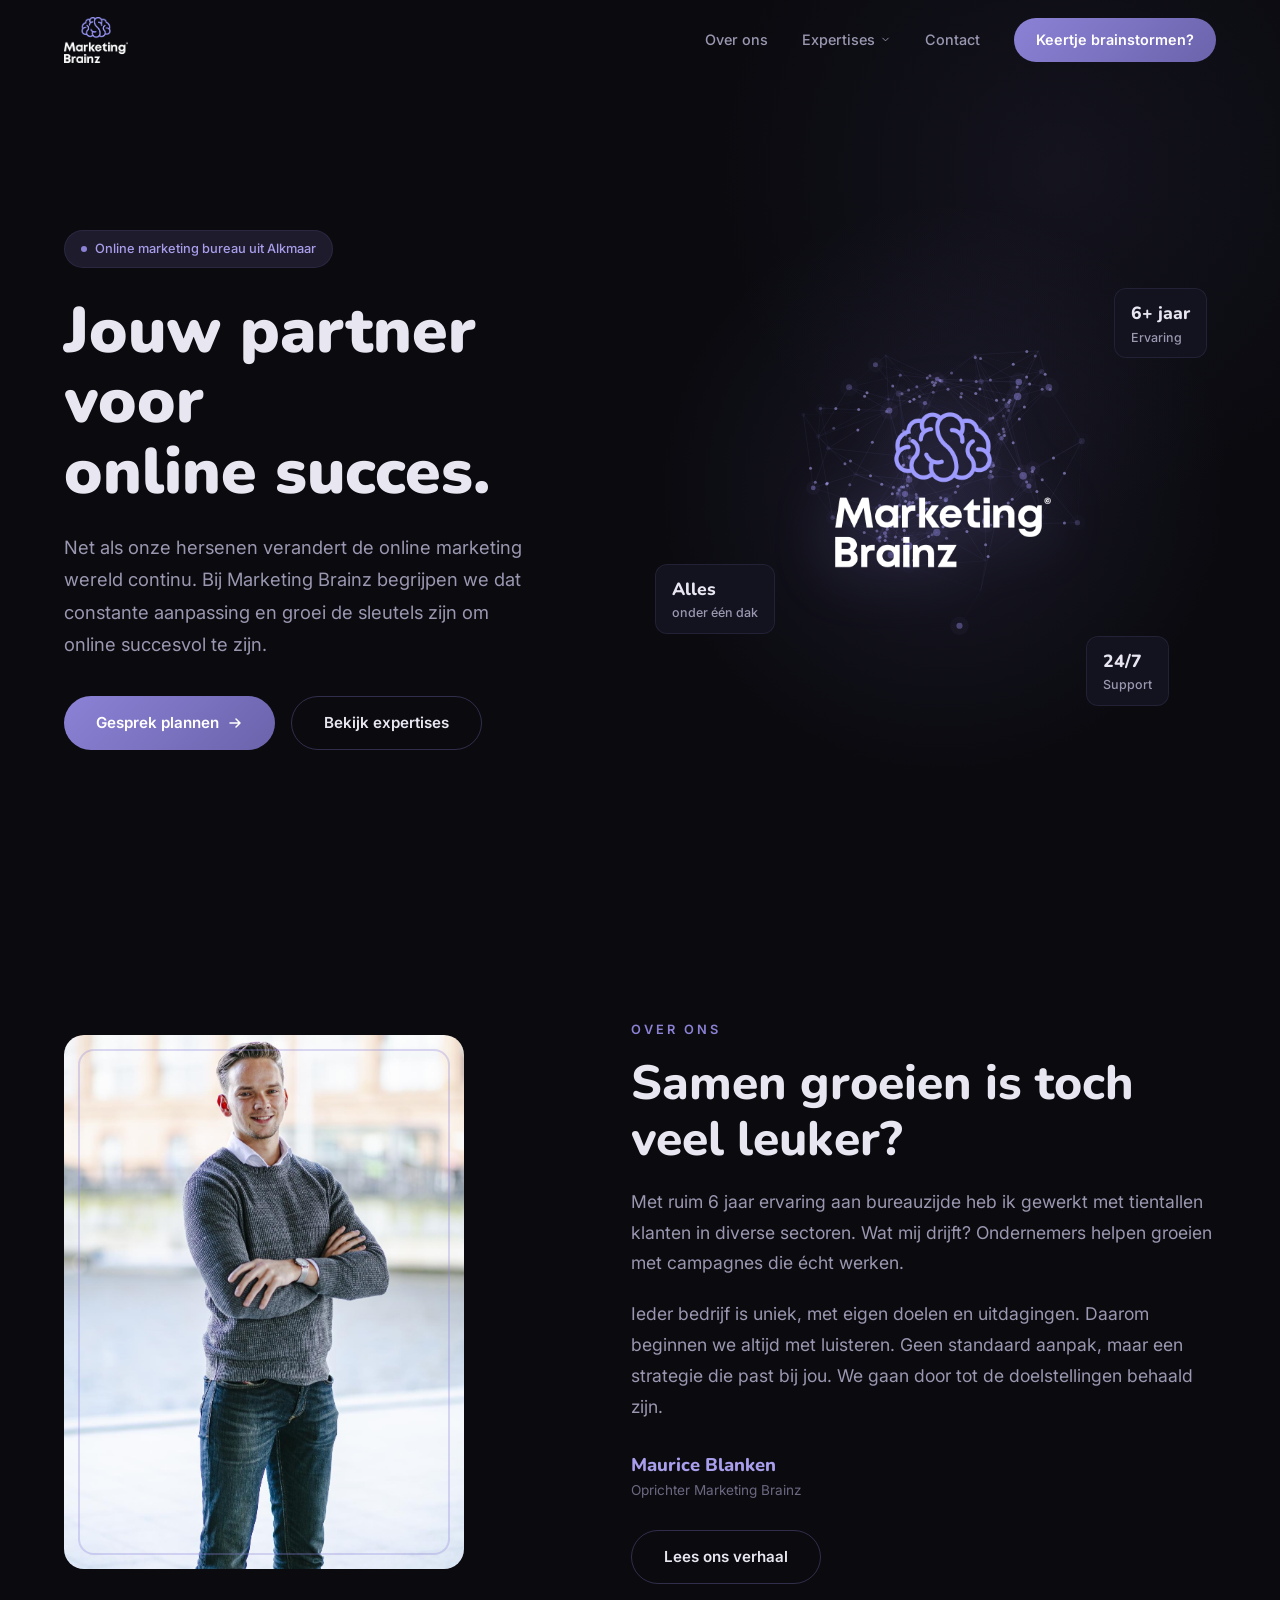
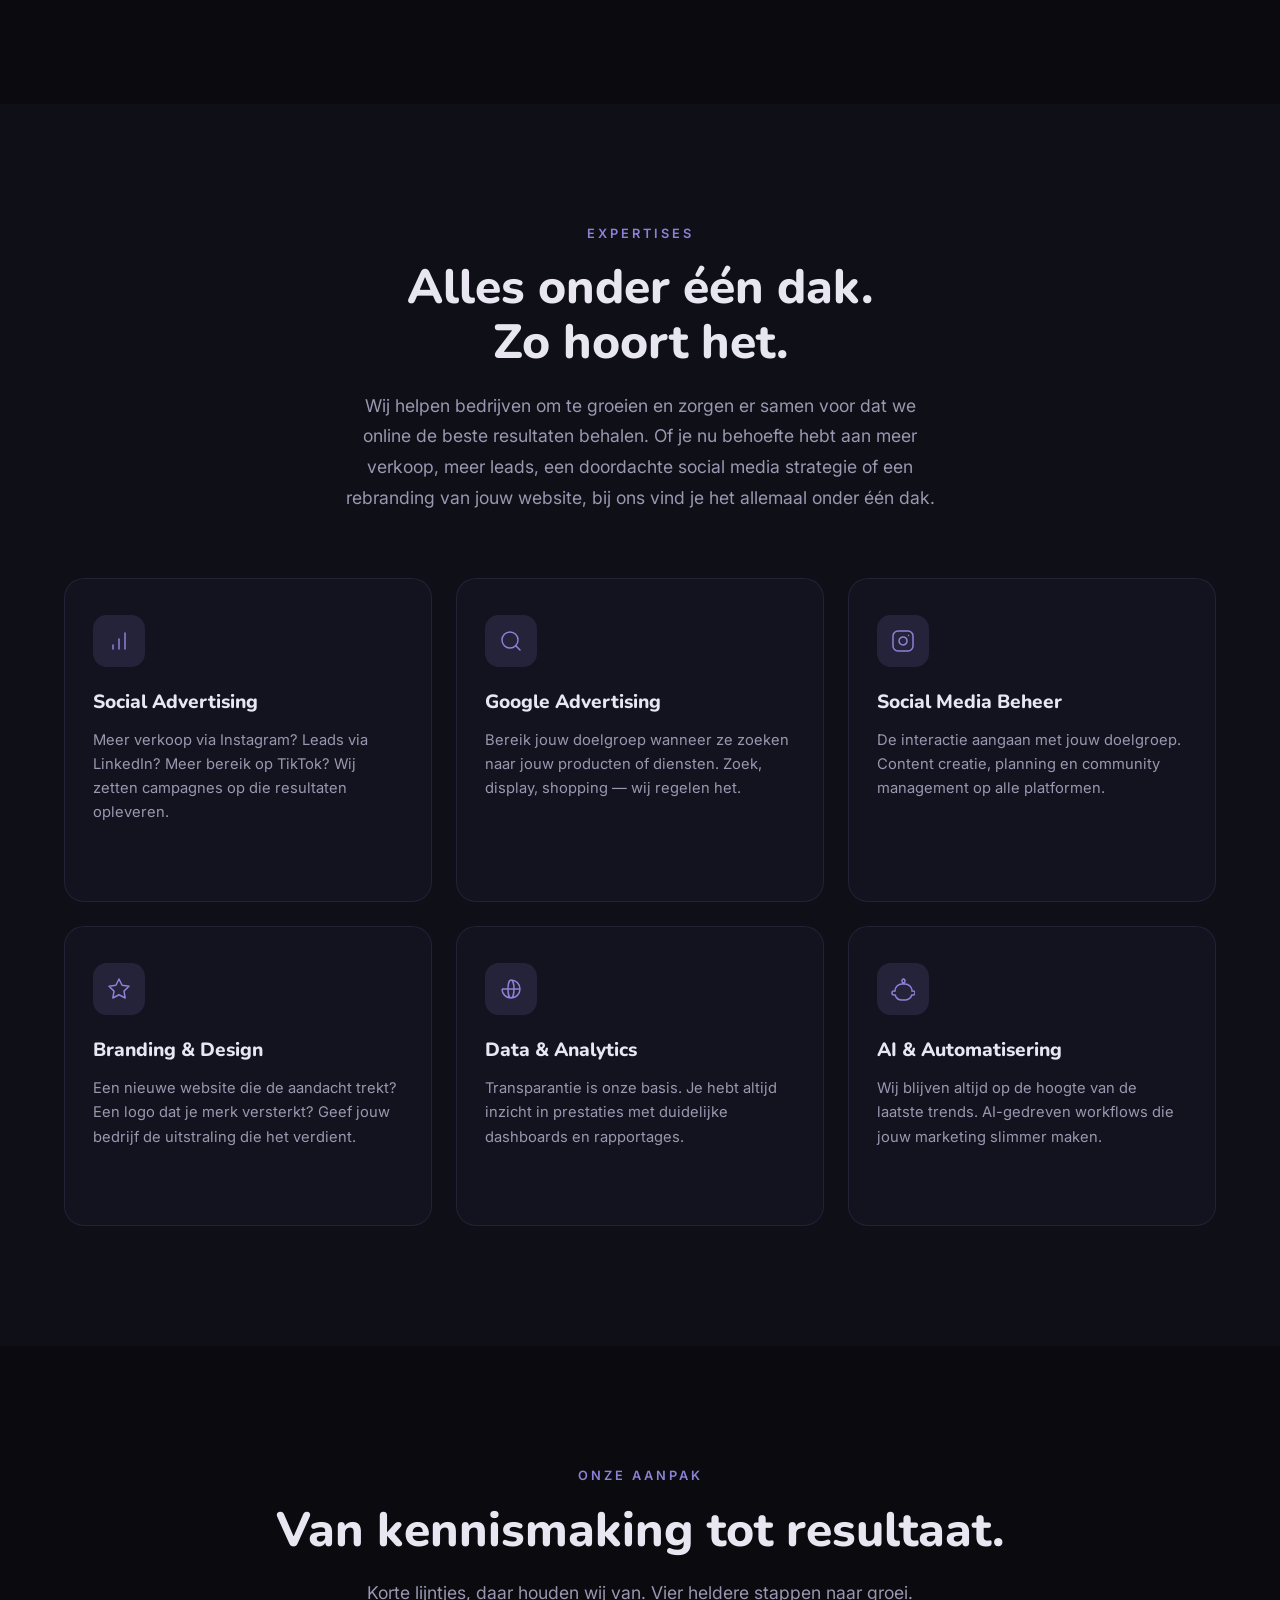
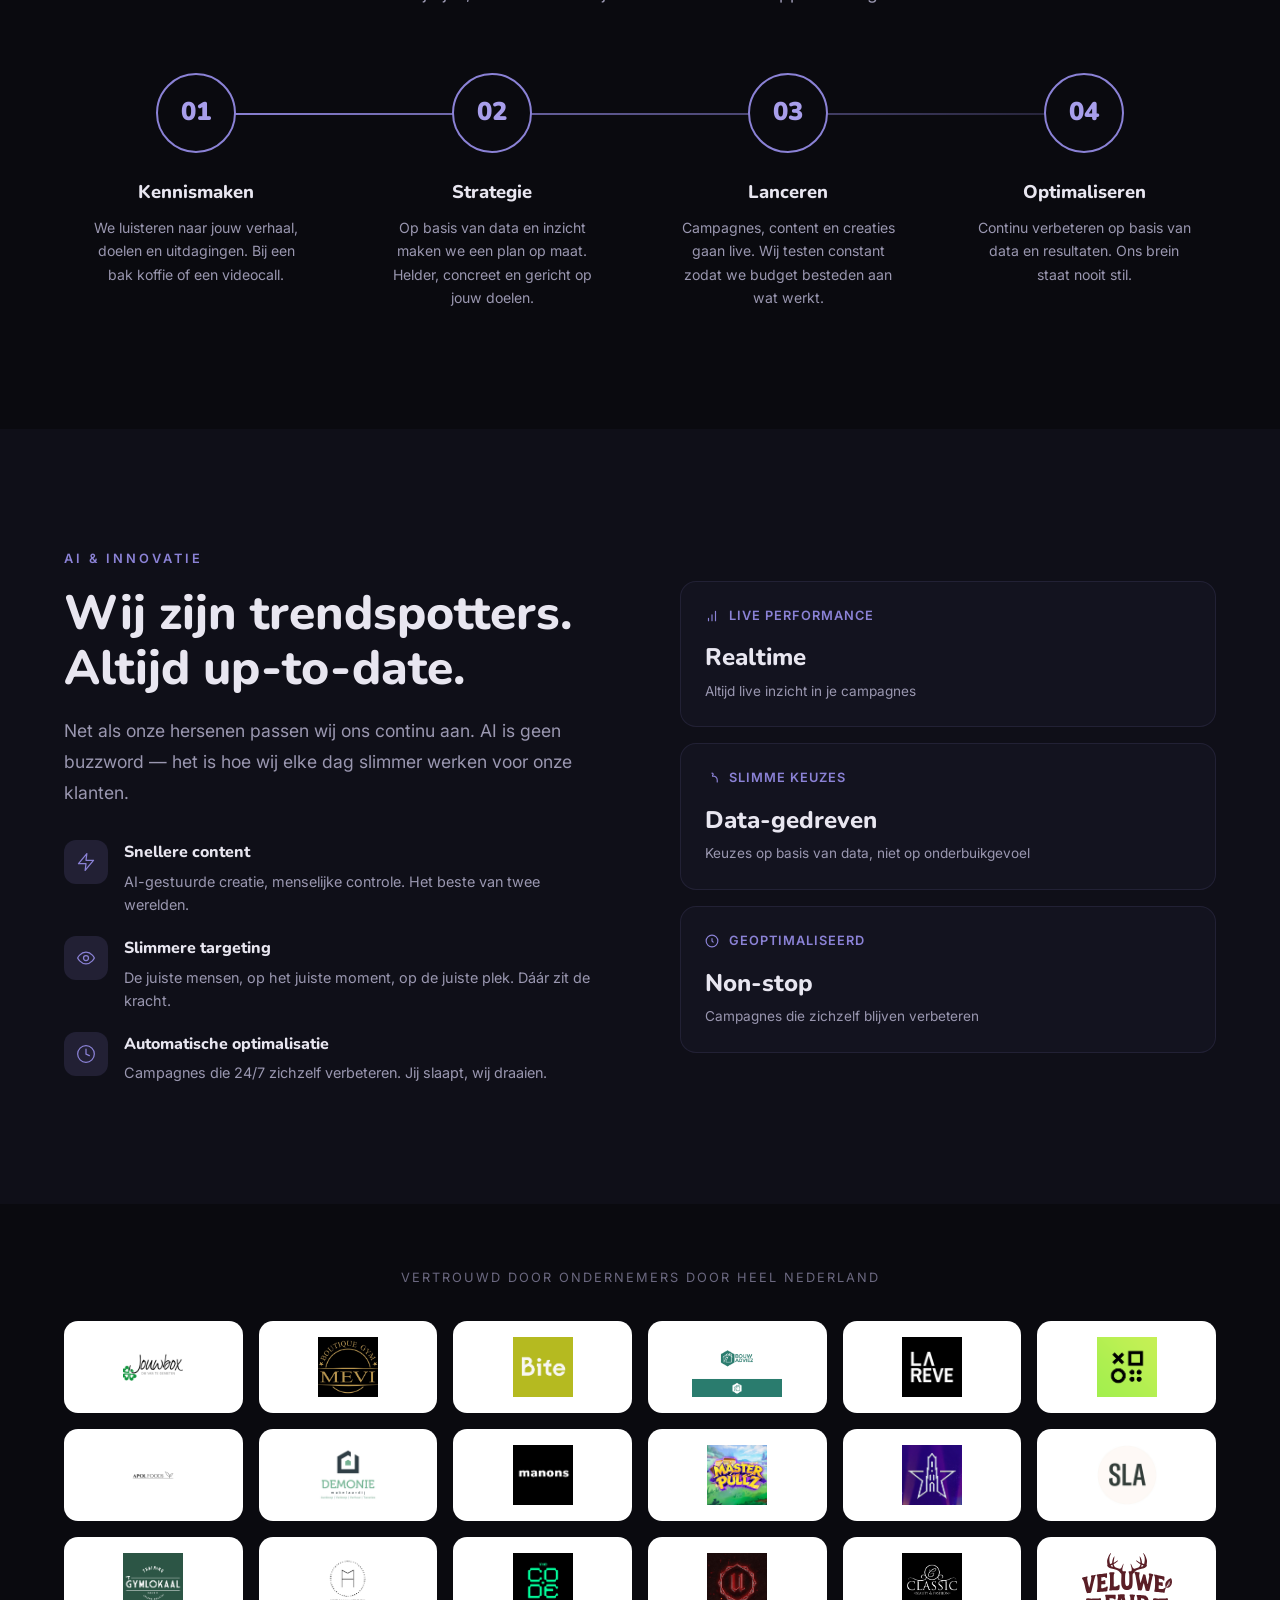
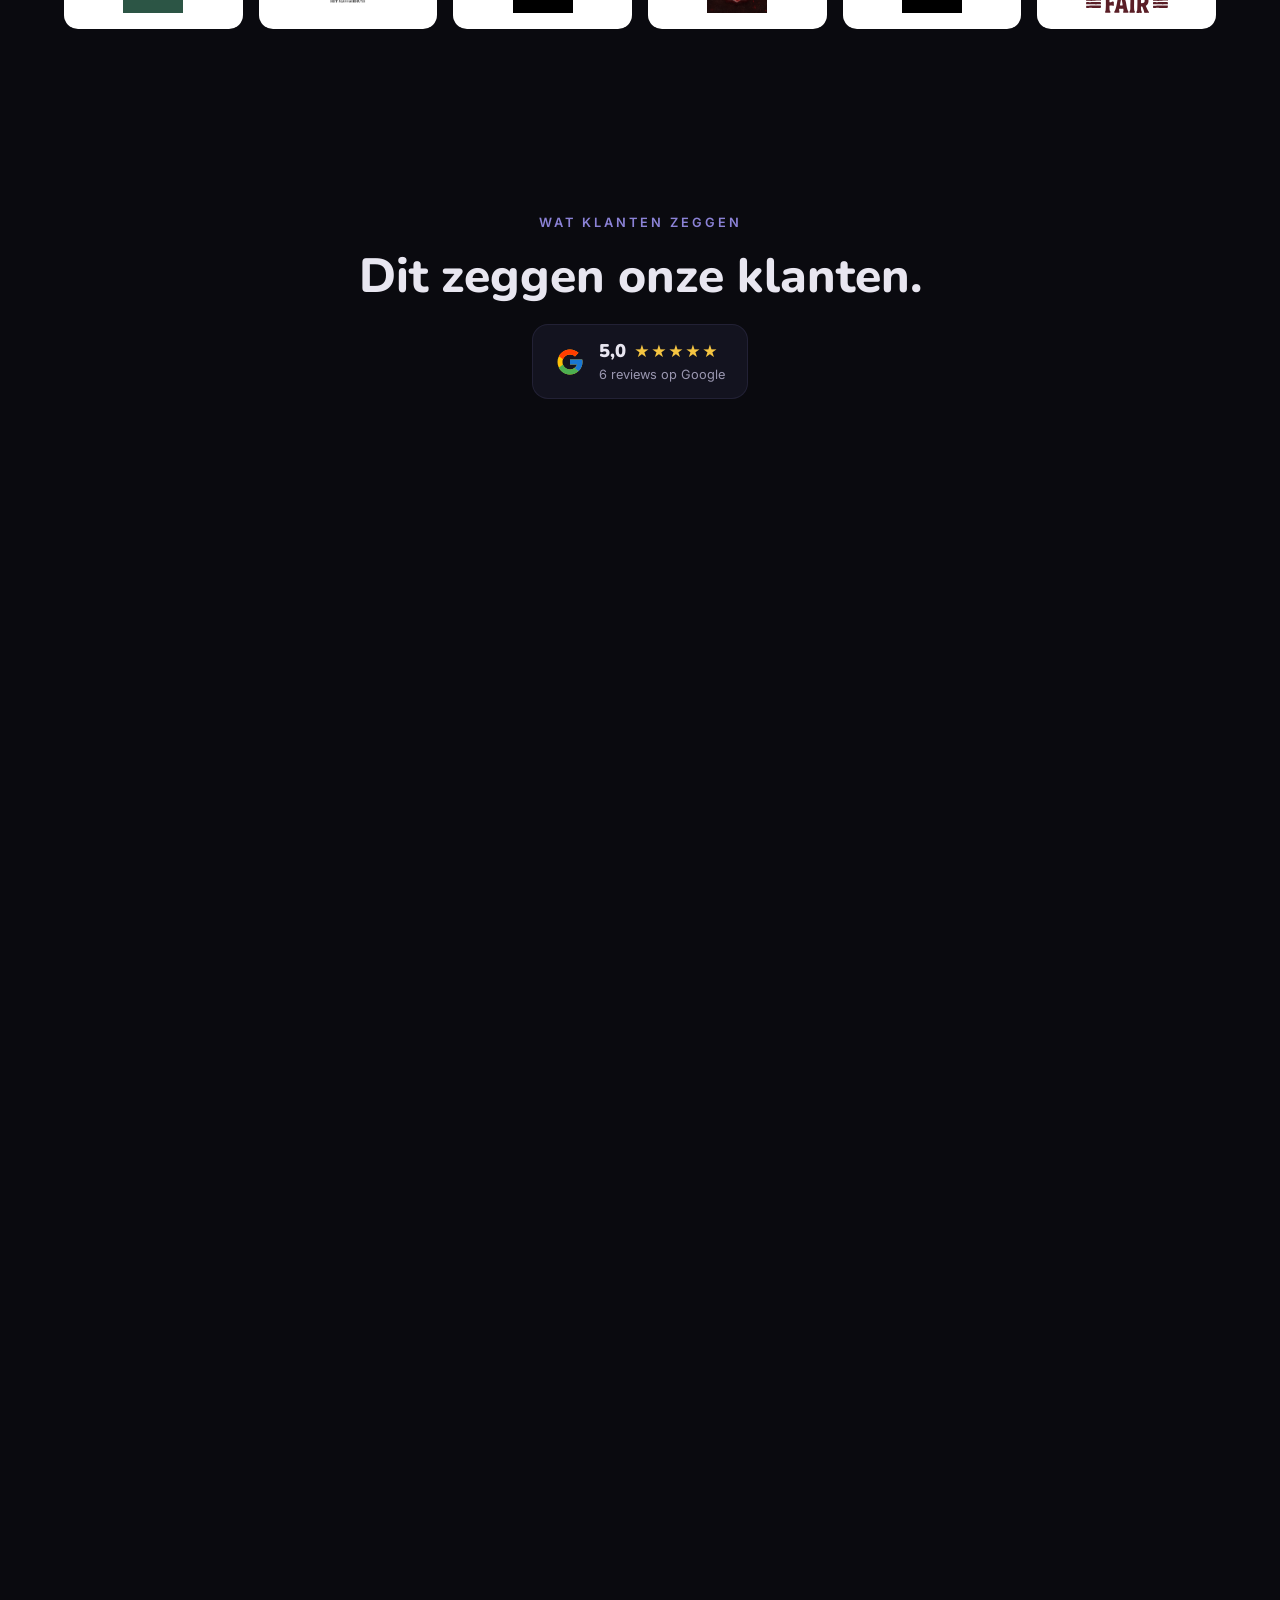
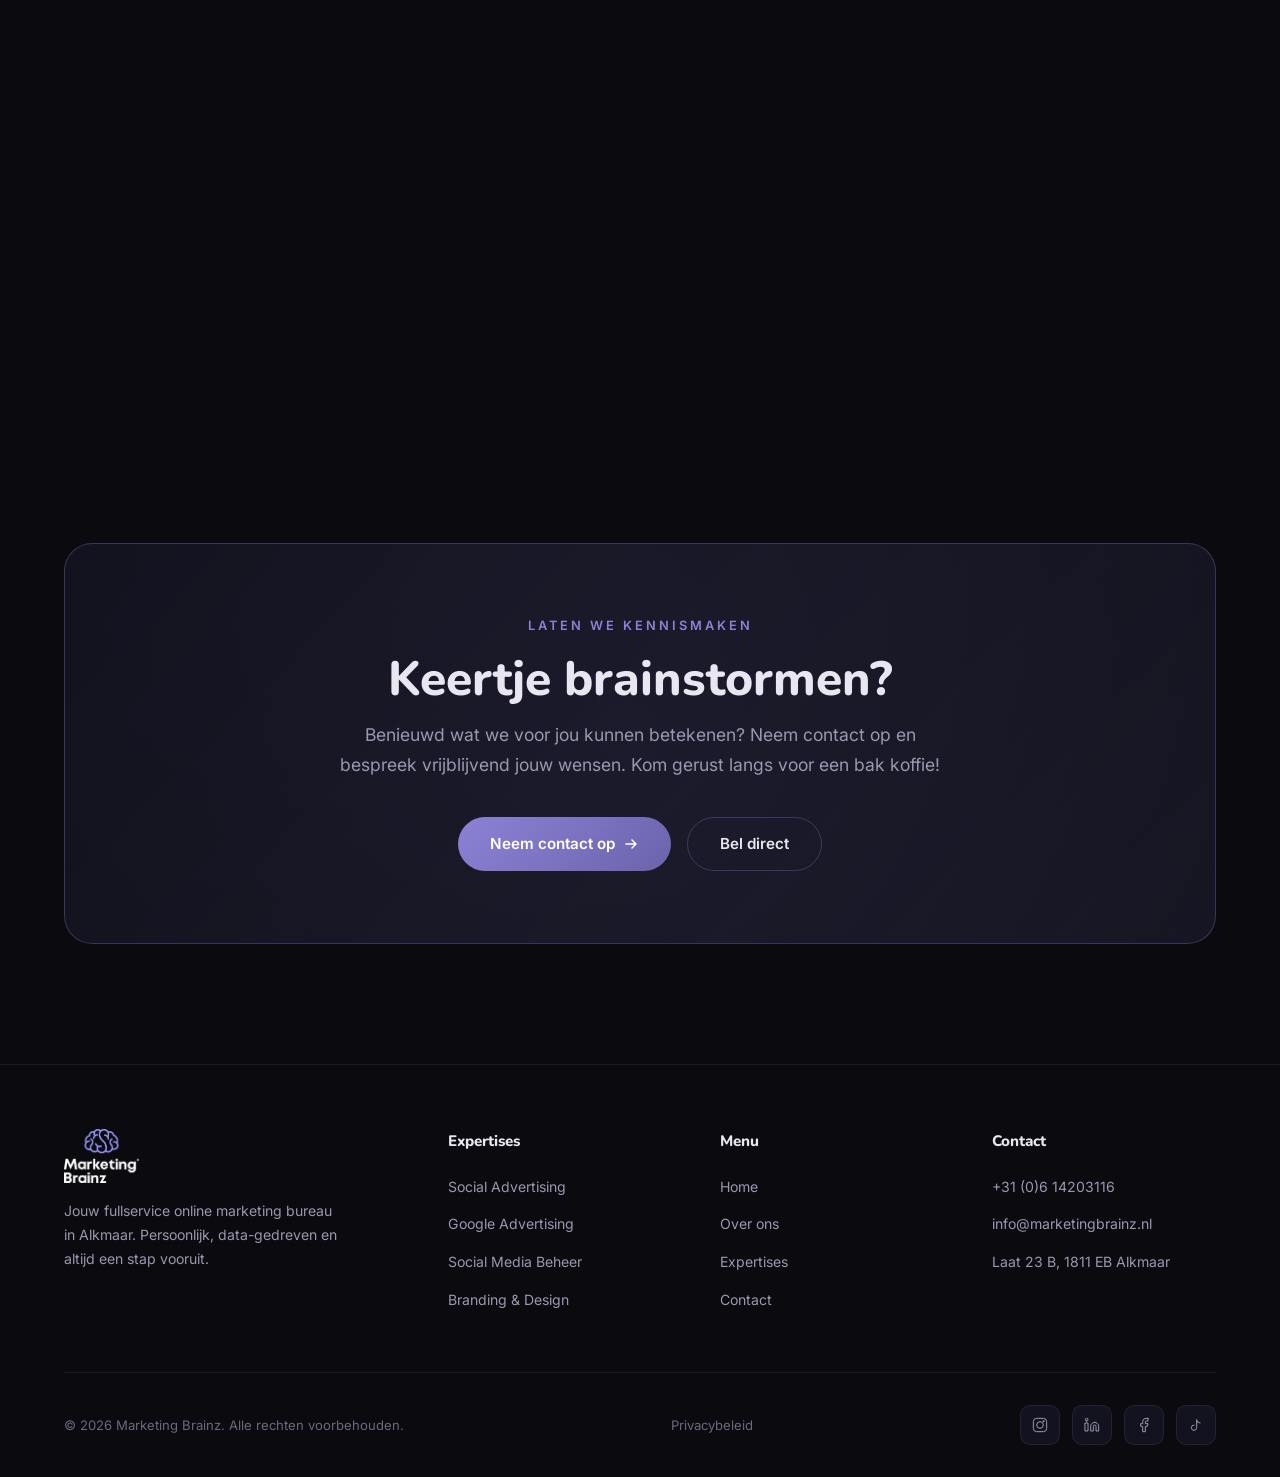
==== index.html @ 4bd156ba "Marketing Brainz website" ====
<!DOCTYPE html>
<html lang="nl">
<head>
    <meta charset="UTF-8">
    <meta name="viewport" content="width=device-width, initial-scale=1.0">
    <title>Marketing Brainz | Online Marketing Bureau Alkmaar</title>
    <meta name="description" content="Marketing Brainz is jouw fullservice online marketing bureau uit Alkmaar. Social & Google advertising, social media beheer en branding. Persoonlijk, data-gedreven en alles onder één dak.">
    <link rel="icon" type="image/png" href="logo.png">
    <link rel="preconnect" href="https://fonts.googleapis.com">
    <link rel="preconnect" href="https://fonts.gstatic.com" crossorigin>
    <link href="https://fonts.googleapis.com/css2?family=Nunito:wght@400;600;700;800;900&family=Inter:wght@300;400;500;600&display=swap" rel="stylesheet">
    <link rel="stylesheet" href="assets/css/style.css">
</head>
<body data-page="home">
<div id="nav-mount"></div>

<!-- HERO -->
<section class="hero">
    <div class="container">
        <div class="hero-content fade-in">
            <div class="hero-badge"><span class="dot"></span> Online marketing bureau uit Alkmaar</div>
            <h1>Jouw partner voor<br><span class="hi">online succes.</span></h1>
            <p class="hero-text">Net als onze hersenen verandert de online marketing wereld continu. Bij Marketing Brainz begrijpen we dat constante aanpassing en groei de sleutels zijn om online succesvol te zijn.</p>
            <div class="hero-buttons">
                <a href="contact.html" class="btn btn-p">Gesprek plannen
                    <svg width="16" height="16" viewBox="0 0 16 16" fill="none"><path d="M3 8h10M9 4l4 4-4 4" stroke="currentColor" stroke-width="1.5" stroke-linecap="round" stroke-linejoin="round"/></svg>
                </a>
                <a href="expertises.html" class="btn btn-s">Bekijk expertises</a>
            </div>
        </div>
        <div class="hero-visual fade-in fd2">
            <div class="brain-wrap">
                <div class="brain-glow"></div>
                <canvas id="brainCanvas"></canvas>
                <img class="brain-logo-center" src="logo.png" alt="Marketing Brainz logo">
                <div class="float-badge fb1"><span class="bv">6+ jaar</span>Ervaring</div>
                <div class="float-badge fb2"><span class="bv">Alles</span>onder &eacute;&eacute;n dak</div>
                <div class="float-badge fb3"><span class="bv">24/7</span>Support</div>
            </div>
        </div>
    </div>
</section>

<!-- OVER ONS (kort) -->
<section class="about">
    <div class="container">
        <div class="about-grid">
            <div class="about-image fade-in">
                <img src="maurice.jpg" alt="Maurice Blanken — oprichter Marketing Brainz">
            </div>
            <div class="about-content fade-in fd2">
                <div class="label">Over ons</div>
                <h2 class="title">Samen groeien is toch<br>veel leuker?</h2>
                <p class="subtitle">Met ruim 6 jaar ervaring aan bureauzijde heb ik gewerkt met tientallen klanten in diverse sectoren. Wat mij drijft? Ondernemers helpen groeien met campagnes die &eacute;cht werken.</p>
                <p class="subtitle">Ieder bedrijf is uniek, met eigen doelen en uitdagingen. Daarom beginnen we altijd met luisteren. Geen standaard aanpak, maar een strategie die past bij jou. We gaan door tot de doelstellingen behaald zijn.</p>
                <div class="about-signature">Maurice Blanken</div>
                <div class="about-role">Oprichter Marketing Brainz</div>
                <div style="margin-top:28px;"><a href="over-ons.html" class="btn btn-s">Lees ons verhaal</a></div>
            </div>
        </div>
    </div>
</section>

<!-- STATS verwijderd: cijfers (50+ klanten, 200+ campagnes) waren niet geverifieerd.
     Lever echte cijfers aan, dan zet ik deze balk terug. -->


<!-- EXPERTISES -->
<section class="section alt">
    <div class="container">
        <div class="section-header fade-in">
            <div class="label">Expertises</div>
            <h2 class="title">Alles onder &eacute;&eacute;n dak.<br>Zo hoort het.</h2>
            <p class="subtitle">Wij helpen bedrijven om te groeien en zorgen er samen voor dat we online de beste resultaten behalen. Of je nu behoefte hebt aan meer verkoop, meer leads, een doordachte social media strategie of een rebranding van jouw website, bij ons vind je het allemaal onder &eacute;&eacute;n dak.</p>
        </div>
        <div class="cards-grid">
            <a href="social-advertising.html" class="card fade-in">
                <div class="card-icon"><svg width="24" height="24" viewBox="0 0 24 24" fill="none"><path d="M12 20V10M18 20V4M6 20v-4" stroke="#8B82D6" stroke-width="1.5" stroke-linecap="round" stroke-linejoin="round"/></svg></div>
                <h3>Social Advertising</h3>
                <p>Meer verkoop via Instagram? Leads via LinkedIn? Meer bereik op TikTok? Wij zetten campagnes op die resultaten opleveren.</p>
                <span class="card-arrow">Meer info &rarr;</span>
            </a>
            <a href="google-advertising.html" class="card fade-in fd1">
                <div class="card-icon"><svg width="24" height="24" viewBox="0 0 24 24" fill="none"><circle cx="11" cy="11" r="8" stroke="#8B82D6" stroke-width="1.5"/><path d="M21 21l-4.35-4.35" stroke="#8B82D6" stroke-width="1.5" stroke-linecap="round"/></svg></div>
                <h3>Google Advertising</h3>
                <p>Bereik jouw doelgroep wanneer ze zoeken naar jouw producten of diensten. Zoek, display, shopping &mdash; wij regelen het.</p>
                <span class="card-arrow">Meer info &rarr;</span>
            </a>
            <a href="social-media-beheer.html" class="card fade-in fd2">
                <div class="card-icon"><svg width="24" height="24" viewBox="0 0 24 24" fill="none"><path d="M17 2H7a5 5 0 00-5 5v10a5 5 0 005 5h10a5 5 0 005-5V7a5 5 0 00-5-5z" stroke="#8B82D6" stroke-width="1.5"/><path d="M16 11.37A4 4 0 1112.63 8 4 4 0 0116 11.37zM17.5 6.5h.01" stroke="#8B82D6" stroke-width="1.5" stroke-linecap="round"/></svg></div>
                <h3>Social Media Beheer</h3>
                <p>De interactie aangaan met jouw doelgroep. Content creatie, planning en community management op alle platformen.</p>
                <span class="card-arrow">Meer info &rarr;</span>
            </a>
            <a href="branding-en-design.html" class="card fade-in">
                <div class="card-icon"><svg width="24" height="24" viewBox="0 0 24 24" fill="none"><path d="M12 2l3.09 6.26L22 9.27l-5 4.87 1.18 6.88L12 17.77l-6.18 3.25L7 14.14 2 9.27l6.91-1.01L12 2z" stroke="#8B82D6" stroke-width="1.5" stroke-linecap="round" stroke-linejoin="round"/></svg></div>
                <h3>Branding &amp; Design</h3>
                <p>Een nieuwe website die de aandacht trekt? Een logo dat je merk versterkt? Geef jouw bedrijf de uitstraling die het verdient.</p>
                <span class="card-arrow">Meer info &rarr;</span>
            </a>
            <a href="expertises.html" class="card fade-in fd1">
                <div class="card-icon"><svg width="24" height="24" viewBox="0 0 24 24" fill="none"><path d="M21 12a9 9 0 01-9 9m9-9a9 9 0 00-9-9m9 9H3m9 9a9 9 0 01-9-9m9 9c1.66 0 3-4.03 3-9s-1.34-9-3-9m0 18c-1.66 0-3-4.03-3-9s1.34-9 3-9" stroke="#8B82D6" stroke-width="1.5"/></svg></div>
                <h3>Data &amp; Analytics</h3>
                <p>Transparantie is onze basis. Je hebt altijd inzicht in prestaties met duidelijke dashboards en rapportages.</p>
                <span class="card-arrow">Meer info &rarr;</span>
            </a>
            <a href="expertises.html" class="card fade-in fd2">
                <div class="card-icon"><svg width="24" height="24" viewBox="0 0 24 24" fill="none"><path d="M12 2a2 2 0 012 2c0 .74-.4 1.39-1 1.73V7h1a7 7 0 017 7h1a2 2 0 110 4h-1.17A7 7 0 0113 23h-2a7 7 0 01-6.83-5H3a2 2 0 110-4h1a7 7 0 017-7h1V5.73c-.6-.34-1-.99-1-1.73a2 2 0 012-2z" stroke="#8B82D6" stroke-width="1.5" stroke-linecap="round"/></svg></div>
                <h3>AI &amp; Automatisering</h3>
                <p>Wij blijven altijd op de hoogte van de laatste trends. AI-gedreven workflows die jouw marketing slimmer maken.</p>
                <span class="card-arrow">Meer info &rarr;</span>
            </a>
        </div>
    </div>
</section>

<!-- WERKWIJZE -->
<section class="section">
    <div class="container">
        <div class="section-header fade-in">
            <div class="label">Onze aanpak</div>
            <h2 class="title">Van kennismaking tot resultaat.</h2>
            <p class="subtitle">Korte lijntjes, daar houden wij van. Vier heldere stappen naar groei.</p>
        </div>
        <div class="steps-grid">
            <div class="step fade-in"><div class="step-num">01</div><h3>Kennismaken</h3><p>We luisteren naar jouw verhaal, doelen en uitdagingen. Bij een bak koffie of een videocall.</p></div>
            <div class="step fade-in fd1"><div class="step-num">02</div><h3>Strategie</h3><p>Op basis van data en inzicht maken we een plan op maat. Helder, concreet en gericht op jouw doelen.</p></div>
            <div class="step fade-in fd2"><div class="step-num">03</div><h3>Lanceren</h3><p>Campagnes, content en creaties gaan live. Wij testen constant zodat we budget besteden aan wat werkt.</p></div>
            <div class="step fade-in fd3"><div class="step-num">04</div><h3>Optimaliseren</h3><p>Continu verbeteren op basis van data en resultaten. Ons brein staat nooit stil.</p></div>
        </div>
    </div>
</section>

<!-- AI & INNOVATIE -->
<section class="section alt">
    <div class="container">
        <div class="split">
            <div class="split-content fade-in">
                <div class="label">AI &amp; Innovatie</div>
                <h2 class="title">Wij zijn trendspotters.<br>Altijd up-to-date.</h2>
                <p class="subtitle">Net als onze hersenen passen wij ons continu aan. AI is geen buzzword &mdash; het is hoe wij elke dag slimmer werken voor onze klanten.</p>
                <div class="feat-list">
                    <div class="feat">
                        <div class="feat-icon"><svg width="20" height="20" viewBox="0 0 24 24" fill="none"><path d="M13 2L3 14h9l-1 8 10-12h-9l1-8z" stroke="#8B82D6" stroke-width="1.5" stroke-linecap="round" stroke-linejoin="round"/></svg></div>
                        <div><h4>Snellere content</h4><p>AI-gestuurde creatie, menselijke controle. Het beste van twee werelden.</p></div>
                    </div>
                    <div class="feat">
                        <div class="feat-icon"><svg width="20" height="20" viewBox="0 0 24 24" fill="none"><path d="M2 12s3-7 10-7 10 7 10 7-3 7-10 7S2 12 2 12z" stroke="#8B82D6" stroke-width="1.5"/><circle cx="12" cy="12" r="3" stroke="#8B82D6" stroke-width="1.5"/></svg></div>
                        <div><h4>Slimmere targeting</h4><p>De juiste mensen, op het juiste moment, op de juiste plek. D&aacute;&aacute;r zit de kracht.</p></div>
                    </div>
                    <div class="feat">
                        <div class="feat-icon"><svg width="20" height="20" viewBox="0 0 24 24" fill="none"><path d="M12 22c5.52 0 10-4.48 10-10S17.52 2 12 2 2 6.48 2 12s4.48 10 10 10z" stroke="#8B82D6" stroke-width="1.5"/><path d="M12 6v6l4 2" stroke="#8B82D6" stroke-width="1.5" stroke-linecap="round"/></svg></div>
                        <div><h4>Automatische optimalisatie</h4><p>Campagnes die 24/7 zichzelf verbeteren. Jij slaapt, wij draaien.</p></div>
                    </div>
                </div>
            </div>
            <div class="split-visual fade-in fd2">
                <div class="demo-cards">
                    <div class="demo-card">
                        <div class="ch"><svg width="14" height="14" viewBox="0 0 24 24" fill="none"><path d="M12 20V10M18 20V4M6 20v-4" stroke="#8B82D6" stroke-width="2" stroke-linecap="round"/></svg>Live performance</div>
                        <div class="cm" style="font-size:1.5rem;">Realtime</div>
                        <div class="cl">Altijd live inzicht in je campagnes</div>
                    </div>
                    <div class="demo-card">
                        <div class="ch"><svg width="14" height="14" viewBox="0 0 24 24" fill="none"><path d="M12 2a2 2 0 012 2c0 .74-.4 1.39-1 1.73V7h1a7 7 0 017 7v3" stroke="#8B82D6" stroke-width="2" stroke-linecap="round"/></svg>Slimme keuzes</div>
                        <div class="cm" style="font-size:1.5rem;">Data-gedreven</div>
                        <div class="cl">Keuzes op basis van data, niet op onderbuikgevoel</div>
                    </div>
                    <div class="demo-card">
                        <div class="ch"><svg width="14" height="14" viewBox="0 0 24 24" fill="none"><circle cx="12" cy="12" r="10" stroke="#8B82D6" stroke-width="2"/><path d="M12 8v4l2 2" stroke="#8B82D6" stroke-width="2" stroke-linecap="round"/></svg>Geoptimaliseerd</div>
                        <div class="cm" style="font-size:1.5rem;">Non-stop</div>
                        <div class="cl">Campagnes die zichzelf blijven verbeteren</div>
                    </div>
                </div>
            </div>
        </div>
    </div>
</section>

<!-- KLANTEN -->
<section class="logos">
    <div class="container">
        <p class="fade-in">Vertrouwd door ondernemers door heel Nederland</p>
        <div class="logo-wall fade-in fd1">
            <div class="logo-tile"><img src="assets/logos/jouwbox.png" alt="JouwBox" loading="lazy"></div>
            <div class="logo-tile"><img src="assets/logos/mevi.jpg" alt="MEVI Boutique Gym" loading="lazy"></div>
            <div class="logo-tile"><img src="assets/logos/biteofamsterdam.jpg" alt="Bite of Amsterdam" loading="lazy"></div>
            <div class="logo-tile"><img src="assets/logos/bouwadviez.jpg" alt="Bouwadviez" loading="lazy"></div>
            <div class="logo-tile"><img src="assets/logos/lareve.jpg" alt="La Reve" loading="lazy"></div>
            <div class="logo-tile"><img src="assets/logos/bliqvangers.png" alt="Bliqvangers" loading="lazy"></div>
            <div class="logo-tile"><img src="assets/logos/apolfoods.jpg" alt="Apol Foods" loading="lazy"></div>
            <div class="logo-tile"><img src="assets/logos/demonie.png" alt="Demonie Makelaardij" loading="lazy"></div>
            <div class="logo-tile"><img src="assets/logos/manons.png" alt="Manons" loading="lazy"></div>
            <div class="logo-tile"><img src="assets/logos/masterpullz.jpg" alt="Master Pullz" loading="lazy"></div>
            <div class="logo-tile"><img src="assets/logos/winterspektakel.jpg" alt="Het Utrechtse Winterspektakel" loading="lazy"></div>
            <div class="logo-tile"><img src="assets/logos/sla.jpeg" alt="Klant van Marketing Brainz" loading="lazy"></div>
            <div class="logo-tile"><img src="assets/logos/client-1.png" alt="Klant van Marketing Brainz" loading="lazy"></div>
            <div class="logo-tile"><img src="assets/logos/client-2.png" alt="Klant van Marketing Brainz" loading="lazy"></div>
            <div class="logo-tile"><img src="assets/logos/client-3.jpg" alt="Klant van Marketing Brainz" loading="lazy"></div>
            <div class="logo-tile"><img src="assets/logos/client-4.jpg" alt="Klant van Marketing Brainz" loading="lazy"></div>
            <div class="logo-tile"><img src="assets/logos/client-5.jpg" alt="Klant van Marketing Brainz" loading="lazy"></div>
            <div class="logo-tile"><img src="assets/logos/veluwefair.svg" alt="Veluwe Fair" loading="lazy"></div>
        </div>
    </div>
</section>

<!-- REVIEW -->
<section class="section">
    <div class="container">
        <div class="section-header fade-in">
            <div class="label center">Wat klanten zeggen</div>
            <h2 class="title">Dit zeggen onze klanten.</h2>
            <div class="google-badge">
                <svg width="30" height="30" viewBox="0 0 48 48" aria-hidden="true"><path fill="#FFC107" d="M43.611 20.083H42V20H24v8h11.303c-1.649 4.657-6.08 8-11.303 8-6.627 0-12-5.373-12-12s5.373-12 12-12c3.059 0 5.842 1.154 7.961 3.039l5.657-5.657C34.046 6.053 29.268 4 24 4 12.955 4 4 12.955 4 24s8.955 20 20 20 20-8.955 20-20c0-1.341-.138-2.65-.389-3.917z"/><path fill="#FF3D00" d="M6.306 14.691l6.571 4.819C14.655 15.108 18.961 12 24 12c3.059 0 5.842 1.154 7.961 3.039l5.657-5.657C34.046 6.053 29.268 4 24 4 16.318 4 9.656 8.337 6.306 14.691z"/><path fill="#4CAF50" d="M24 44c5.166 0 9.86-1.977 13.409-5.192l-6.19-5.238C29.211 35.091 26.715 36 24 36c-5.202 0-9.619-3.317-11.283-7.946l-6.522 5.025C9.505 39.556 16.227 44 24 44z"/><path fill="#1976D2" d="M43.611 20.083H42V20H24v8h11.303c-.792 2.237-2.231 4.166-4.087 5.571l6.19 5.238C36.971 39.205 44 34 44 24c0-1.341-.138-2.65-.389-3.917z"/></svg>
                <span class="gb-right">
                    <span class="gb-top"><span class="gb-score">5,0</span> <span class="gb-stars">&#9733;&#9733;&#9733;&#9733;&#9733;</span></span>
                    <span class="gb-sub">6 reviews op Google</span>
                </span>
            </div>
        </div>
        <div class="review-grid">
            <div class="review-tile fade-in">
                <img class="rt-avatar" src="assets/reviews/tim.jpeg" alt="Tim Hortensius" loading="lazy">
                <div class="rt-stars">&#9733;&#9733;&#9733;&#9733;&#9733;</div>
                <p class="rt-quote">&ldquo;Ik ben enorm tevreden met de samenwerking met Marketing Brainz. De expertise en toewijding van Maurice heeft ervoor gezorgd dat we een flinke groei hebben doorgemaakt in de online verkoop van JouwBox.&rdquo;</p>
                <div class="rt-author">Tim Hortensius</div>
                <div class="rt-role">Eigenaar JouwBox</div>
            </div>
            <div class="review-tile fade-in fd1">
                <img class="rt-avatar" src="assets/reviews/melissa.jpg" alt="Melissa Pach" loading="lazy">
                <div class="rt-stars">&#9733;&#9733;&#9733;&#9733;&#9733;</div>
                <p class="rt-quote">&ldquo;Ik werk al vanaf de start van MEVI Boutique Gym samen met Maurice en sindsdien hebben we een mooie groei doorgemaakt in het aantal leden. Ik ben erg tevreden met de samenwerking. Vooral het snelle schakelen en de proactieve houding vind ik fijn!&rdquo;</p>
                <div class="rt-author">Melissa Pach</div>
                <div class="rt-role">Eigenaar MEVI Boutique Gym</div>
            </div>
            <div class="review-tile fade-in fd2">
                <img class="rt-avatar" src="assets/reviews/wouter.png" alt="Wouter Apol" loading="lazy">
                <div class="rt-stars">&#9733;&#9733;&#9733;&#9733;&#9733;</div>
                <p class="rt-quote">&ldquo;Goed geholpen met een campagne voor mijn pop-up restaurant in de watertoren van Wieringerwaard. Prettige begeleiding en snel schakelen. Een erg prettige werkwijze. Echt een aanrader!&rdquo;</p>
                <div class="rt-author">Wouter Apol</div>
                <div class="rt-role">Eigenaar Apol Foods</div>
            </div>
            <div class="review-tile fade-in">
                <img class="rt-avatar" src="assets/reviews/manon.webp" alt="Manon Wouters" loading="lazy">
                <div class="rt-stars">&#9733;&#9733;&#9733;&#9733;&#9733;</div>
                <p class="rt-quote">&ldquo;Super fijn samenwerken met Maurice, hij denkt goed mee en schakelt super snel, zelfs in de avonden en in het weekend. Dat vind ik echt een pluspunt!&rdquo;</p>
                <div class="rt-author">Manon Wouters</div>
                <div class="rt-role">Eigenaar Manonsfit</div>
            </div>
            <div class="review-tile fade-in fd1">
                <img class="rt-avatar" src="assets/reviews/christiaan.jpg" alt="Christiaan Demonie" loading="lazy">
                <div class="rt-stars">&#9733;&#9733;&#9733;&#9733;&#9733;</div>
                <p class="rt-quote">&ldquo;Marketing Brainz helpt ons al geruime tijd met de online marketing voor Demonie Makelaardij. Dit heeft in de afgelopen maanden geresulteerd in meer leads en online zichtbaarheid! Erg tevreden over de persoonlijke samenwerking en vooral het snelle schakelen en proactief meedenken van Maurice.&rdquo;</p>
                <div class="rt-author">Christiaan Demonie</div>
                <div class="rt-role">Eigenaar Demonie Makelaardij</div>
            </div>
            <div class="review-tile fade-in fd2">
                <img class="rt-avatar" src="assets/reviews/vincent.jpg" alt="Vincent Grobecker" loading="lazy">
                <div class="rt-stars">&#9733;&#9733;&#9733;&#9733;&#9733;</div>
                <p class="rt-quote">&ldquo;We werken al geruime tijd samen met Maurice van Marketing Brainz en we zijn heel erg tevreden. Zijn communicatie is goed en denkt altijd goed mee. Een aanrader voor iedereen die op zoek is naar een ervaren marketeer.&rdquo;</p>
                <div class="rt-author">Vincent Grobecker</div>
                <div class="rt-role">Eigenaar Bliqvangers</div>
            </div>
            <div class="review-tile fade-in fd1">
                <img class="rt-avatar" src="assets/reviews/philip.png" alt="Philip de Bru&iuml;ne" loading="lazy">
                <div class="rt-stars">&#9733;&#9733;&#9733;&#9733;&#9733;</div>
                <p class="rt-quote">&ldquo;Maurice en zijn team helpen ons enorm goed bij onze online marketing voor Het Massagehuys. De persoonlijke begeleiding en 24/7 service zijn super. Zou ze zeker aanraden!&rdquo;</p>
                <div class="rt-author">Philip de Bru&iuml;ne</div>
                <div class="rt-role">Eigenaar Het Massagehuys</div>
            </div>
        </div>
    </div>
</section>

<!-- CTA -->
<section class="cta-section">
    <div class="container">
        <div class="cta-box fade-in">
            <div class="label">Laten we kennismaken</div>
            <h2 class="title">Keertje brainstormen?</h2>
            <p class="subtitle">Benieuwd wat we voor jou kunnen betekenen? Neem contact op en bespreek vrijblijvend jouw wensen. Kom gerust langs voor een bak koffie!</p>
            <div class="cta-buttons">
                <a href="contact.html" class="btn btn-p">Neem contact op
                    <svg width="16" height="16" viewBox="0 0 16 16" fill="none"><path d="M3 8h10M9 4l4 4-4 4" stroke="currentColor" stroke-width="1.5" stroke-linecap="round" stroke-linejoin="round"/></svg>
                </a>
                <a href="tel:+31614203116" class="btn btn-s">Bel direct</a>
            </div>
        </div>
    </div>
</section>

<div id="footer-mount"></div>
<script src="assets/js/main.js"></script>
</body>
</html>
---- assets/css/style.css ----
/* ============================================================
   MARKETING BRAINZ — Design System
   Eén centrale stylesheet voor de hele website.
   Kleuren komen uit het logo (paars/lavendel op donker).
   ============================================================ */

*, *::before, *::after { margin: 0; padding: 0; box-sizing: border-box; }

:root {
    /* Achtergronden */
    --bg: #0a0a0f;
    --bg2: #0f0f18;
    --bg-card: #13131f;
    --bg-card-hover: #1a1a2e;

    /* Accent (paars uit logo) */
    --accent: #8B82D6;
    --accent-light: #a89eeb;
    --accent-glow: rgba(139, 130, 214, 0.15);
    --accent-glow-strong: rgba(139, 130, 214, 0.3);

    /* Tekst */
    --text: #e8e6f0;
    --text2: #9a97b0;
    --text3: #6b6880;

    /* Lijnen */
    --border: rgba(139, 130, 214, 0.12);
    --border-h: rgba(139, 130, 214, 0.3);

    /* Gradients & overig */
    --grad: linear-gradient(135deg, #8B82D6, #6C63AC);
    --green: #5ce08a;
    --star: #f5c542;

    /* Fonts */
    --heading: 'Nunito', sans-serif;
    --body: 'Inter', sans-serif;

    /* Maatvoering */
    --nav-h: 80px;
    --sec-pad: 120px;
    --maxw: 1200px;
}

html { scroll-behavior: smooth; -webkit-font-smoothing: antialiased; text-rendering: optimizeLegibility; }
body { font-family: var(--body); background: var(--bg); color: var(--text); line-height: 1.6; overflow-x: hidden; }
img { display: block; max-width: 100%; }
a { color: inherit; }
::selection { background: var(--accent); color: #fff; }

/* ── Layout helpers ── */
.container { max-width: var(--maxw); margin: 0 auto; padding: 0 24px; }
.narrow { max-width: 820px; }
.label { font-family: var(--body); font-size: 0.8rem; font-weight: 600; letter-spacing: 3px; text-transform: uppercase; color: var(--accent); margin-bottom: 16px; }
.title { font-family: var(--heading); font-size: clamp(2rem, 4vw, 3rem); font-weight: 800; line-height: 1.15; margin-bottom: 20px; }
.title .hi { background: var(--grad); -webkit-background-clip: text; -webkit-text-fill-color: transparent; background-clip: text; }
.subtitle { font-size: 1.1rem; color: var(--text2); max-width: 600px; line-height: 1.75; }
.center { text-align: center; }
.center .subtitle { margin-left: auto; margin-right: auto; }

/* ── Scroll-reveal ── */
.fade-in { opacity: 0; transform: translateY(30px); transition: opacity 0.7s ease, transform 0.7s ease; }
.fade-in.visible { opacity: 1; transform: translateY(0); }
.fd1 { transition-delay: 0.1s; } .fd2 { transition-delay: 0.2s; } .fd3 { transition-delay: 0.3s; } .fd4 { transition-delay: 0.4s; } .fd5 { transition-delay: 0.5s; }
@media (prefers-reduced-motion: reduce) {
    .fade-in { opacity: 1; transform: none; transition: none; }
    html { scroll-behavior: auto; }
}

/* ── NAVIGATIE ── */
.nav { position: fixed; top: 0; left: 0; right: 0; height: var(--nav-h); z-index: 1000; transition: background 0.3s ease, border-color 0.3s ease; }
.nav.scrolled { background: rgba(10,10,15,0.85); backdrop-filter: blur(20px); -webkit-backdrop-filter: blur(20px); border-bottom: 1px solid var(--border); }
.nav .container { display: flex; align-items: center; justify-content: space-between; height: 100%; }
.nav-logo { display: flex; align-items: center; text-decoration: none; }
.nav-logo img { height: 46px; width: auto; }
.nav-links { display: flex; align-items: center; gap: 34px; list-style: none; }
.nav-links > li { position: relative; }
.nav-links a { color: var(--text2); text-decoration: none; font-size: 0.9rem; font-weight: 500; transition: color 0.25s; display: inline-flex; align-items: center; gap: 5px; }
.nav-links a:hover, .nav-links a.active { color: var(--text); }
.nav-links .toplink::after { content: ''; position: absolute; bottom: -6px; left: 0; width: 0; height: 2px; background: var(--accent); transition: width 0.25s; border-radius: 1px; }
.nav-links .toplink:hover::after, .nav-links .toplink.active::after { width: 100%; }

/* Dropdown */
.has-dropdown .caret { transition: transform 0.25s; }
.has-dropdown:hover .caret { transform: rotate(180deg); }
.dropdown { position: absolute; top: 100%; left: 50%; transform: translateX(-50%) translateY(10px); min-width: 240px; background: rgba(19,19,31,0.97); backdrop-filter: blur(20px); border: 1px solid var(--border); border-radius: 16px; padding: 10px; opacity: 0; visibility: hidden; transition: all 0.25s ease; list-style: none; box-shadow: 0 20px 50px rgba(0,0,0,0.4); margin-top: 8px; }
.has-dropdown:hover .dropdown { opacity: 1; visibility: visible; transform: translateX(-50%) translateY(8px); }
.dropdown::before { content: ''; position: absolute; top: -8px; left: 0; right: 0; height: 8px; }
.dropdown li { margin: 0; }
.dropdown a { display: block; padding: 11px 14px; border-radius: 10px; font-size: 0.88rem; color: var(--text2); transition: all 0.2s; }
.dropdown a::after { display: none; }
.dropdown a:hover { background: var(--accent-glow); color: var(--text); }

.nav-cta { background: var(--grad) !important; color: #fff !important; padding: 10px 22px !important; border-radius: 50px !important; font-weight: 600 !important; transition: transform 0.25s, box-shadow 0.25s !important; }
.nav-cta::after { display: none !important; }
.nav-cta:hover { transform: translateY(-2px); box-shadow: 0 8px 30px rgba(139,130,214,0.35); }

.menu-toggle { display: none; flex-direction: column; gap: 5px; cursor: pointer; padding: 8px; background: none; border: none; z-index: 1001; }
.menu-toggle span { width: 24px; height: 2px; background: var(--text); border-radius: 2px; transition: all 0.3s; }
.menu-toggle.active span:nth-child(1) { transform: rotate(45deg) translate(5px,5px); }
.menu-toggle.active span:nth-child(2) { opacity: 0; }
.menu-toggle.active span:nth-child(3) { transform: rotate(-45deg) translate(5px,-5px); }

/* ── BUTTONS ── */
.btn { display: inline-flex; align-items: center; gap: 8px; padding: 14px 32px; border-radius: 50px; text-decoration: none; font-weight: 600; font-size: 0.95rem; transition: transform 0.25s, box-shadow 0.25s, border-color 0.25s, background 0.25s; border: none; cursor: pointer; font-family: var(--body); }
.btn svg { flex-shrink: 0; }
.btn-p { background: var(--grad); color: #fff; }
.btn-p:hover { transform: translateY(-2px); box-shadow: 0 10px 40px rgba(139,130,214,0.35); }
.btn-s { background: transparent; color: var(--text); border: 1px solid var(--border-h); }
.btn-s:hover { border-color: var(--accent); background: var(--accent-glow); }

/* ── HERO (homepage) ── */
.hero { min-height: 100vh; display: flex; align-items: center; position: relative; padding-top: var(--nav-h); overflow: hidden; }
.hero::before { content: ''; position: absolute; top: -20%; right: -10%; width: 700px; height: 700px; background: radial-gradient(circle, rgba(139,130,214,0.08) 0%, transparent 70%); pointer-events: none; }
.hero .container { display: grid; grid-template-columns: 1fr 1fr; gap: 60px; align-items: center; }
.hero-content { position: relative; z-index: 2; }
.hero-badge { display: inline-flex; align-items: center; gap: 8px; background: var(--accent-glow); border: 1px solid var(--border); padding: 8px 16px; border-radius: 50px; font-size: 0.8rem; color: var(--accent-light); font-weight: 500; margin-bottom: 28px; }
.hero-badge .dot { width: 6px; height: 6px; background: var(--accent); border-radius: 50%; animation: pulse 2s ease-in-out infinite; }
@keyframes pulse { 0%,100% { opacity:1; transform:scale(1); } 50% { opacity:0.5; transform:scale(1.3); } }
.hero h1 { font-family: var(--heading); font-size: clamp(2.5rem,5.5vw,4rem); font-weight: 900; line-height: 1.1; margin-bottom: 24px; }
.hero-text { font-size: 1.15rem; color: var(--text2); line-height: 1.75; margin-bottom: 36px; max-width: 480px; }
.hero-buttons { display: flex; gap: 16px; flex-wrap: wrap; }

/* ── BRAIN CANVAS ── */
.hero-visual { position: relative; display: flex; align-items: center; justify-content: center; }
.brain-wrap { position: relative; width: 100%; max-width: 480px; aspect-ratio: 1; }
.brain-glow { position: absolute; inset: -15%; background: radial-gradient(circle, rgba(139,130,214,0.12) 0%, transparent 65%); border-radius: 50%; animation: breathe 4s ease-in-out infinite; }
@keyframes breathe { 0%,100% { transform:scale(1); opacity:0.6; } 50% { transform:scale(1.08); opacity:1; } }
#brainCanvas { position: absolute; inset: 0; width: 100%; height: 100%; z-index: 2; }
.brain-logo-center { position: absolute; top: 50%; left: 50%; transform: translate(-50%, -50%); width: 45%; z-index: 3; filter: drop-shadow(0 0 30px rgba(139,130,214,0.4)); }
.float-badge { position: absolute; background: var(--bg-card); border: 1px solid var(--border); padding: 10px 16px; border-radius: 12px; font-size: 0.78rem; font-weight: 500; color: var(--text2); white-space: nowrap; animation: float 6s ease-in-out infinite; backdrop-filter: blur(10px); z-index: 4; }
.float-badge .bv { font-family: var(--heading); font-size: 1.1rem; font-weight: 800; color: var(--text); display: block; }
.fb1 { top: 8%; right: -5%; animation-delay: -1s; }
.fb2 { bottom: 20%; left: -10%; animation-delay: -3s; }
.fb3 { bottom: 5%; right: 3%; animation-delay: -5s; }
@keyframes float { 0%,100% { transform:translateY(0); } 50% { transform:translateY(-12px); } }

/* ── PAGE HERO (subpagina's) ── */
.page-hero { padding: calc(var(--nav-h) + 80px) 0 60px; position: relative; overflow: hidden; }
.page-hero::before { content: ''; position: absolute; top: -30%; left: 50%; transform: translateX(-50%); width: 800px; height: 600px; background: radial-gradient(circle, rgba(139,130,214,0.10) 0%, transparent 70%); pointer-events: none; }
.page-hero .container { position: relative; z-index: 2; }
.page-hero h1 { font-family: var(--heading); font-size: clamp(2.2rem,5vw,3.4rem); font-weight: 900; line-height: 1.12; margin-bottom: 20px; max-width: 820px; }
.page-hero .subtitle { font-size: 1.15rem; }
.breadcrumb { display: flex; gap: 8px; align-items: center; font-size: 0.82rem; color: var(--text3); margin-bottom: 22px; }
.breadcrumb a { color: var(--text3); text-decoration: none; transition: color 0.2s; }
.breadcrumb a:hover { color: var(--accent-light); }

/* ── ABOUT (persoonlijk) ── */
.about { padding: var(--sec-pad) 0; }
.about-grid { display: grid; grid-template-columns: 1fr 1.2fr; gap: 80px; align-items: center; }
.about-image { position: relative; max-width: 400px; width: 100%; }
.about-image img { display: block; width: 100%; border-radius: 20px; object-fit: cover; object-position: center top; aspect-ratio: 3/4; }
.about-image::after { content: ''; position: absolute; inset: 14px; border: 2px solid var(--border-h); border-radius: 16px; pointer-events: none; }
.about-content .subtitle { margin-bottom: 20px; }
.about-content .subtitle:last-of-type { margin-bottom: 0; }
.about-signature { font-family: var(--heading); font-size: 1.15rem; font-weight: 800; color: var(--accent-light); margin-top: 28px; }
.about-role { font-size: 0.85rem; color: var(--text3); }

/* ── STATS ── */
.stats { padding: 80px 0; position: relative; }
.stats::before, .stats::after { content: ''; position: absolute; left: 10%; right: 10%; height: 1px; background: linear-gradient(90deg, transparent, var(--border-h), transparent); }
.stats::before { top: 0; } .stats::after { bottom: 0; }
.stats-grid { display: grid; grid-template-columns: repeat(4,1fr); gap: 40px; text-align: center; }
.stat { position: relative; }
.stat-num { font-family: var(--heading); font-size: clamp(2.2rem,4vw,3rem); font-weight: 900; color: var(--accent-light); line-height: 1; margin-bottom: 8px; }
.stat-lbl { font-size: 0.9rem; color: var(--text3); font-weight: 500; }
.stat + .stat::before { content: ''; position: absolute; left: -20px; top: 15%; height: 70%; width: 1px; background: var(--border); }

/* ── KAARTEN-GRID (diensten / expertises) ── */
.section { padding: var(--sec-pad) 0; }
.section.alt { background: var(--bg2); }
.section-header { text-align: center; margin-bottom: 64px; }
.section-header .subtitle { margin: 0 auto; }
.cards-grid { display: grid; grid-template-columns: repeat(3,1fr); gap: 24px; }
.cards-grid.two { grid-template-columns: repeat(2,1fr); }
.card { background: var(--bg-card); border: 1px solid var(--border); border-radius: 20px; padding: 36px 28px; transition: transform 0.35s, border-color 0.35s, background 0.35s, box-shadow 0.35s; position: relative; overflow: hidden; text-decoration: none; color: inherit; display: block; }
.card::before { content: ''; position: absolute; top: 0; left: 0; right: 0; height: 3px; background: var(--grad); opacity: 0; transition: opacity 0.35s; }
.card:hover { border-color: var(--border-h); background: var(--bg-card-hover); transform: translateY(-6px); box-shadow: 0 20px 60px rgba(0,0,0,0.3), 0 0 40px var(--accent-glow); }
.card:hover::before { opacity: 1; }
.card-icon { width: 52px; height: 52px; background: var(--accent-glow); border-radius: 14px; display: flex; align-items: center; justify-content: center; margin-bottom: 20px; transition: background 0.35s; }
.card:hover .card-icon { background: var(--accent-glow-strong); }
.card h3 { font-family: var(--heading); font-size: 1.2rem; font-weight: 800; margin-bottom: 10px; }
.card p { font-size: 0.92rem; color: var(--text2); line-height: 1.65; }
.card-arrow { display: inline-flex; align-items: center; gap: 6px; margin-top: 18px; color: var(--accent); font-size: 0.85rem; font-weight: 600; opacity: 0; transform: translateX(-8px); transition: all 0.3s; }
.card:hover .card-arrow { opacity: 1; transform: translateX(0); }
/* Grote expertise-kaart variant */
.card.lg { padding: 44px 36px; }
.card.lg .card-icon { width: 60px; height: 60px; }
.card.lg h3 { font-size: 1.45rem; }

/* ── WERKWIJZE / STAPPEN ── */
.steps-grid { display: grid; grid-template-columns: repeat(4,1fr); gap: 32px; position: relative; }
.steps-grid::before { content: ''; position: absolute; top: 40px; left: 12.5%; right: 12.5%; height: 2px; background: linear-gradient(90deg, var(--accent), rgba(139,130,214,0.2)); }
.step { text-align: center; position: relative; }
.step-num { width: 80px; height: 80px; background: var(--bg); border: 2px solid var(--accent); border-radius: 50%; display: flex; align-items: center; justify-content: center; margin: 0 auto 24px; font-family: var(--heading); font-size: 1.6rem; font-weight: 900; color: var(--accent-light); position: relative; z-index: 2; transition: all 0.3s; }
.step:hover .step-num { background: var(--accent); color: #fff; box-shadow: 0 0 30px rgba(139,130,214,0.4); }
.step h3 { font-family: var(--heading); font-size: 1.15rem; font-weight: 800; margin-bottom: 10px; }
.step p { font-size: 0.88rem; color: var(--text2); line-height: 1.65; max-width: 220px; margin: 0 auto; }
.section.alt .step-num { background: var(--bg2); }

/* ── AI / SPLIT-SECTIE ── */
.split { display: grid; grid-template-columns: 1fr 1fr; gap: 80px; align-items: center; }
.split.reverse .split-visual { order: -1; }
.feat-list { display: flex; flex-direction: column; gap: 20px; margin-top: 32px; }
.feat { display: flex; gap: 16px; align-items: flex-start; }
.feat-icon { flex-shrink: 0; width: 44px; height: 44px; background: var(--accent-glow); border-radius: 12px; display: flex; align-items: center; justify-content: center; }
.feat h4 { font-family: var(--heading); font-weight: 800; font-size: 1rem; margin-bottom: 4px; }
.feat p { font-size: 0.9rem; color: var(--text2); line-height: 1.6; }
.demo-cards { display: flex; flex-direction: column; gap: 16px; }
.demo-card { background: var(--bg-card); border: 1px solid var(--border); border-radius: 16px; padding: 24px; transition: all 0.3s; }
.demo-card:hover { border-color: var(--border-h); transform: translateX(8px); }
.demo-card .ch { display: flex; align-items: center; gap: 10px; margin-bottom: 12px; font-size: 0.8rem; color: var(--accent); font-weight: 600; text-transform: uppercase; letter-spacing: 1px; }
.demo-card .cm { font-family: var(--heading); font-size: 2rem; font-weight: 800; margin-bottom: 4px; }
.demo-card .cl { font-size: 0.85rem; color: var(--text2); }
.green { color: var(--green); }

/* ── PLATFORM-BLOK (expertise detail) ── */
.platform { padding: 70px 0; border-bottom: 1px solid var(--border); }
.platform:last-child { border-bottom: none; }
.platform-grid { display: grid; grid-template-columns: 1fr 1.1fr; gap: 64px; align-items: center; }
.platform.flip .platform-text { order: 2; }
.platform-tag { display: inline-flex; align-items: center; gap: 8px; font-size: 0.8rem; font-weight: 600; color: var(--accent-light); text-transform: uppercase; letter-spacing: 2px; margin-bottom: 14px; }
.platform h3 { font-family: var(--heading); font-size: clamp(1.6rem,3vw,2.1rem); font-weight: 800; margin-bottom: 16px; }
.platform p { color: var(--text2); line-height: 1.75; margin-bottom: 8px; }
.platform .subhead { font-family: var(--heading); font-weight: 800; font-size: 1rem; color: var(--text); margin: 24px 0 14px; }
.check-list { list-style: none; display: flex; flex-direction: column; gap: 12px; }
.check-list li { display: flex; gap: 12px; align-items: flex-start; font-size: 0.95rem; color: var(--text2); line-height: 1.55; }
.check-list .ci { flex-shrink: 0; width: 22px; height: 22px; border-radius: 50%; background: var(--accent-glow); display: flex; align-items: center; justify-content: center; margin-top: 1px; }
/* Visual blok naast platform-tekst */
.platform-visual { background: linear-gradient(135deg, var(--bg-card), rgba(139,130,214,0.06)); border: 1px solid var(--border); border-radius: 24px; padding: 48px; display: flex; align-items: center; justify-content: center; min-height: 280px; position: relative; overflow: hidden; }
.platform-visual::before { content: ''; position: absolute; inset: 0; background: radial-gradient(circle at 30% 20%, rgba(139,130,214,0.12), transparent 60%); }
.platform-visual .big-icon { position: relative; z-index: 2; opacity: 0.9; }
.platform-visual .big-stat { position: relative; z-index: 2; text-align: center; }
.platform-visual .big-stat .n { font-family: var(--heading); font-size: 3.4rem; font-weight: 900; color: var(--accent-light); line-height: 1; }
.platform-visual .big-stat .l { font-size: 0.95rem; color: var(--text2); margin-top: 10px; }

/* ── REVIEW ── */
.review-card { max-width: 720px; margin: 0 auto; text-align: center; }
.review-stars { display: flex; justify-content: center; gap: 4px; margin-bottom: 28px; font-size: 1.3rem; color: var(--star); }
.review-quote { font-family: var(--heading); font-size: clamp(1.3rem,2.5vw,1.7rem); font-weight: 700; line-height: 1.55; margin-bottom: 28px; position: relative; }
.review-quote::before { content: '\201C'; position: absolute; top: -20px; left: 50%; transform: translateX(-50%); font-size: 5rem; color: var(--accent); opacity: 0.2; font-family: Georgia, serif; line-height: 1; }
.review-avatar { width: 56px; height: 56px; border-radius: 50%; object-fit: cover; margin: 0 auto 12px; border: 2px solid var(--border-h); }
.review-author { font-size: 0.95rem; font-weight: 600; }
.review-role { font-size: 0.85rem; color: var(--text3); margin-top: 4px; }

/* Google-reviewbadge */
.google-badge { display: inline-flex; align-items: center; gap: 14px; background: var(--bg-card); border: 1px solid var(--border); border-radius: 16px; padding: 14px 22px; margin-bottom: 36px; text-decoration: none; transition: border-color 0.25s, transform 0.25s; }
.google-badge:hover { border-color: var(--border-h); transform: translateY(-2px); }
.google-badge .gb-right { text-align: left; line-height: 1.3; }
.google-badge .gb-top { display: flex; align-items: center; gap: 8px; }
.google-badge .gb-score { font-family: var(--heading); font-weight: 900; font-size: 1.15rem; color: var(--text); }
.google-badge .gb-stars { color: var(--star); font-size: 0.95rem; letter-spacing: 1px; }
.google-badge .gb-sub { font-size: 0.8rem; color: var(--text2); margin-top: 2px; }

/* Review-grid (met foto's) */
.review-grid { display: flex; flex-wrap: wrap; justify-content: center; gap: 24px; max-width: 1120px; margin: 0 auto; }
.review-tile { flex: 1 1 300px; max-width: 340px; background: var(--bg-card); border: 1px solid var(--border); border-radius: 20px; padding: 30px 26px; text-align: center; transition: transform 0.3s, border-color 0.3s, box-shadow 0.3s; }
.review-tile:hover { transform: translateY(-4px); border-color: var(--border-h); box-shadow: 0 16px 40px rgba(0,0,0,0.3); }
.rt-avatar { width: 76px; height: 76px; border-radius: 50%; object-fit: cover; margin: 0 auto 16px; border: 2px solid var(--border-h); display: block; }
.rt-stars { color: var(--star); font-size: 1rem; letter-spacing: 2px; margin-bottom: 14px; }
.rt-quote { font-size: 0.96rem; color: var(--text); line-height: 1.7; margin-bottom: 18px; }
.rt-author { font-family: var(--heading); font-weight: 800; font-size: 0.98rem; }
.rt-role { font-size: 0.85rem; color: var(--text3); margin-top: 2px; }
@media (max-width: 768px) { .review-tile { flex-basis: 100%; max-width: 440px; } }

/* Logo-balk (klanten) */
.logos { padding: 64px 0; }
.logos p { text-align: center; font-size: 0.8rem; letter-spacing: 2px; text-transform: uppercase; color: var(--text3); margin-bottom: 32px; }
.logos-row { display: flex; flex-wrap: wrap; justify-content: center; gap: 14px 18px; }
.logos-row span { font-family: var(--heading); font-weight: 700; font-size: 0.95rem; color: var(--text3); border: 1px solid var(--border); border-radius: 50px; padding: 9px 18px; transition: all 0.25s; }
.logos-row span:hover { color: var(--accent-light); border-color: var(--border-h); }
.logo-wall { display: grid; grid-template-columns: repeat(6, 1fr); gap: 16px; }
.logo-tile { background: #ffffff; border-radius: 14px; height: 92px; display: flex; align-items: center; justify-content: center; padding: 16px; transition: transform 0.25s, box-shadow 0.25s; }
.logo-tile:hover { transform: translateY(-4px); box-shadow: 0 12px 30px rgba(0,0,0,0.35); }
.logo-tile img { max-width: 100%; max-height: 100%; object-fit: contain; }
@media (max-width: 1024px) { .logo-wall { grid-template-columns: repeat(4, 1fr); } }
@media (max-width: 600px) { .logo-wall { grid-template-columns: repeat(2, 1fr); gap: 12px; } }

/* ── CTA ── */
.cta-section { padding: var(--sec-pad) 0; }
.cta-box { background: linear-gradient(135deg, var(--bg-card) 0%, rgba(139,130,214,0.10) 100%); border: 1px solid var(--border-h); border-radius: 28px; padding: 72px 48px; text-align: center; position: relative; overflow: hidden; }
.cta-box::before { content: ''; position: absolute; top: -50%; left: -50%; width: 200%; height: 200%; background: radial-gradient(circle at center, rgba(139,130,214,0.06) 0%, transparent 50%); pointer-events: none; }
.cta-box .title { margin-bottom: 12px; position: relative; }
.cta-box .subtitle { margin: 0 auto 36px; text-align: center; position: relative; }
.cta-buttons { display: flex; justify-content: center; gap: 16px; flex-wrap: wrap; position: relative; }

/* ── CONTACT ── */
.contact-grid { display: grid; grid-template-columns: 1.2fr 0.9fr; gap: 56px; align-items: start; }
.form-card { background: var(--bg-card); border: 1px solid var(--border); border-radius: 24px; padding: 40px; }
.field { margin-bottom: 20px; }
.field label { display: block; font-size: 0.85rem; font-weight: 600; margin-bottom: 8px; color: var(--text2); }
.field label .req { color: var(--accent-light); }
.field input, .field textarea { width: 100%; background: var(--bg); border: 1px solid var(--border); border-radius: 12px; padding: 13px 16px; color: var(--text); font-family: var(--body); font-size: 0.95rem; transition: border-color 0.2s, box-shadow 0.2s; }
.field input:focus, .field textarea:focus { outline: none; border-color: var(--accent); box-shadow: 0 0 0 3px var(--accent-glow); }
.field textarea { resize: vertical; min-height: 130px; }
.form-success { display: none; background: rgba(92,224,138,0.1); border: 1px solid rgba(92,224,138,0.3); color: var(--green); border-radius: 12px; padding: 16px; font-size: 0.92rem; margin-bottom: 20px; }
.form-success.show { display: block; }
.contact-info { display: flex; flex-direction: column; gap: 8px; }
.info-item { display: flex; gap: 16px; align-items: flex-start; padding: 18px 0; border-bottom: 1px solid var(--border); text-decoration: none; transition: all 0.2s; }
.info-item:last-child { border-bottom: none; }
.info-item .ii-icon { flex-shrink: 0; width: 44px; height: 44px; background: var(--accent-glow); border-radius: 12px; display: flex; align-items: center; justify-content: center; transition: background 0.25s; }
.info-item:hover .ii-icon { background: var(--accent-glow-strong); }
.info-item .ii-label { display: block; font-size: 0.78rem; color: var(--text3); text-transform: uppercase; letter-spacing: 1px; margin-bottom: 3px; }
.info-item .ii-value { display: block; font-size: 0.98rem; color: var(--text); font-weight: 500; }

/* ── FAQ ── */
.faq { max-width: 820px; margin: 0 auto; }
.faq-item { border: 1px solid var(--border); border-radius: 16px; margin-bottom: 14px; overflow: hidden; transition: border-color 0.25s; background: var(--bg-card); }
.faq-item:hover { border-color: var(--border-h); }
.faq-q { width: 100%; text-align: left; background: none; border: none; color: var(--text); font-family: var(--heading); font-weight: 700; font-size: 1.05rem; padding: 22px 24px; cursor: pointer; display: flex; justify-content: space-between; align-items: center; gap: 16px; }
.faq-q .fq-icon { flex-shrink: 0; width: 24px; height: 24px; position: relative; transition: transform 0.3s; }
.faq-q .fq-icon::before, .faq-q .fq-icon::after { content: ''; position: absolute; background: var(--accent); border-radius: 2px; }
.faq-q .fq-icon::before { top: 11px; left: 4px; right: 4px; height: 2px; }
.faq-q .fq-icon::after { left: 11px; top: 4px; bottom: 4px; width: 2px; transition: opacity 0.3s; }
.faq-item.open .fq-icon::after { opacity: 0; }
.faq-a { max-height: 0; overflow: hidden; transition: max-height 0.35s ease; }
.faq-a-inner { padding: 0 24px 22px; color: var(--text2); line-height: 1.7; font-size: 0.95rem; }

/* ── FOOTER ── */
.footer { padding: 64px 0 32px; border-top: 1px solid var(--border); background: var(--bg); }
.footer-grid { display: grid; grid-template-columns: 1.5fr 1fr 1fr 1fr; gap: 48px; margin-bottom: 48px; }
.footer-brand img { height: 54px; margin-bottom: 16px; }
.footer-brand p { font-size: 0.88rem; color: var(--text2); line-height: 1.7; max-width: 280px; }
.footer-col h4 { font-family: var(--heading); font-weight: 800; font-size: 0.95rem; margin-bottom: 20px; }
.footer-col ul { list-style: none; }
.footer-col li { margin-bottom: 12px; }
.footer-col a { color: var(--text2); text-decoration: none; font-size: 0.88rem; transition: color 0.2s; }
.footer-col a:hover { color: var(--accent-light); }
.footer-bottom { display: flex; justify-content: space-between; align-items: center; padding-top: 32px; border-top: 1px solid var(--border); font-size: 0.82rem; color: var(--text3); gap: 16px; flex-wrap: wrap; }
.footer-bottom-links { display: flex; gap: 20px; }
.footer-bottom-links a { color: var(--text3); text-decoration: none; transition: color 0.2s; }
.footer-bottom-links a:hover { color: var(--accent-light); }
.footer-socials { display: flex; gap: 12px; }
.footer-socials a { width: 40px; height: 40px; background: var(--bg-card); border: 1px solid var(--border); border-radius: 10px; display: flex; align-items: center; justify-content: center; color: var(--text2); text-decoration: none; transition: all 0.25s; }
.footer-socials a:hover { border-color: var(--accent); color: var(--accent-light); background: var(--accent-glow); transform: translateY(-2px); }

/* ── RESPONSIVE ── */
@media (max-width: 1024px) {
    :root { --sec-pad: 80px; }
    .hero .container { grid-template-columns: 1fr; text-align: center; }
    .hero-content { order: 2; } .hero-visual { order: 1; }
    .hero-text { margin: 0 auto 36px; } .hero-buttons { justify-content: center; }
    .brain-wrap { max-width: 340px; margin: 0 auto; }
    .about-grid { grid-template-columns: 1fr; text-align: center; }
    .about-image { display: flex; justify-content: center; }
    .about-content .subtitle { margin-left: auto; margin-right: auto; }
    .about-signature { text-align: center; }
    .cards-grid { grid-template-columns: repeat(2,1fr); }
    .steps-grid { grid-template-columns: repeat(2,1fr); gap: 40px; }
    .steps-grid::before { display: none; }
    .split, .platform-grid { grid-template-columns: 1fr; gap: 48px; }
    .platform.flip .platform-text { order: 0; }
    .split.reverse .split-visual { order: 0; }
    .contact-grid { grid-template-columns: 1fr; gap: 40px; }
    .footer-grid { grid-template-columns: 1fr 1fr; }
}
@media (max-width: 768px) {
    :root { --sec-pad: 64px; --nav-h: 64px; }
    .nav-links { display: none; position: fixed; top: var(--nav-h); left: 0; right: 0; bottom: 0; background: rgba(10,10,15,0.98); backdrop-filter: blur(20px); flex-direction: column; align-items: center; justify-content: center; gap: 26px; padding: 40px; overflow-y: auto; }
    .nav-links.open { display: flex; }
    .nav-links .toplink::after { display: none; }
    .dropdown { position: static; transform: none; opacity: 1; visibility: visible; box-shadow: none; background: none; border: none; padding: 0; margin-top: 14px; min-width: auto; text-align: center; }
    .has-dropdown { text-align: center; }
    .dropdown a { padding: 8px; font-size: 0.82rem; color: var(--text3); }
    .menu-toggle { display: flex; }
    .stats-grid { grid-template-columns: repeat(2,1fr); gap: 32px; }
    .stat + .stat::before { display: none; }
    .cards-grid, .cards-grid.two { grid-template-columns: 1fr; }
    .steps-grid { grid-template-columns: 1fr; gap: 36px; }
    .footer-grid { grid-template-columns: 1fr; gap: 32px; }
    .footer-bottom { flex-direction: column; gap: 16px; text-align: center; }
    .float-badge { display: none; }
    .cta-box { padding: 48px 24px; }
    .form-card { padding: 28px 22px; }
    .brain-wrap { max-width: 280px; }
}
@media (max-width: 480px) {
    .hero h1 { font-size: 2rem; }
    .hero-buttons, .cta-buttons { flex-direction: column; align-items: stretch; }
    .btn { width: 100%; justify-content: center; }
}

/* ── Scrollbar ── */
::-webkit-scrollbar { width: 8px; }
::-webkit-scrollbar-track { background: var(--bg); }
::-webkit-scrollbar-thumb { background: var(--bg-card-hover); border-radius: 4px; }
::-webkit-scrollbar-thumb:hover { background: var(--accent); }
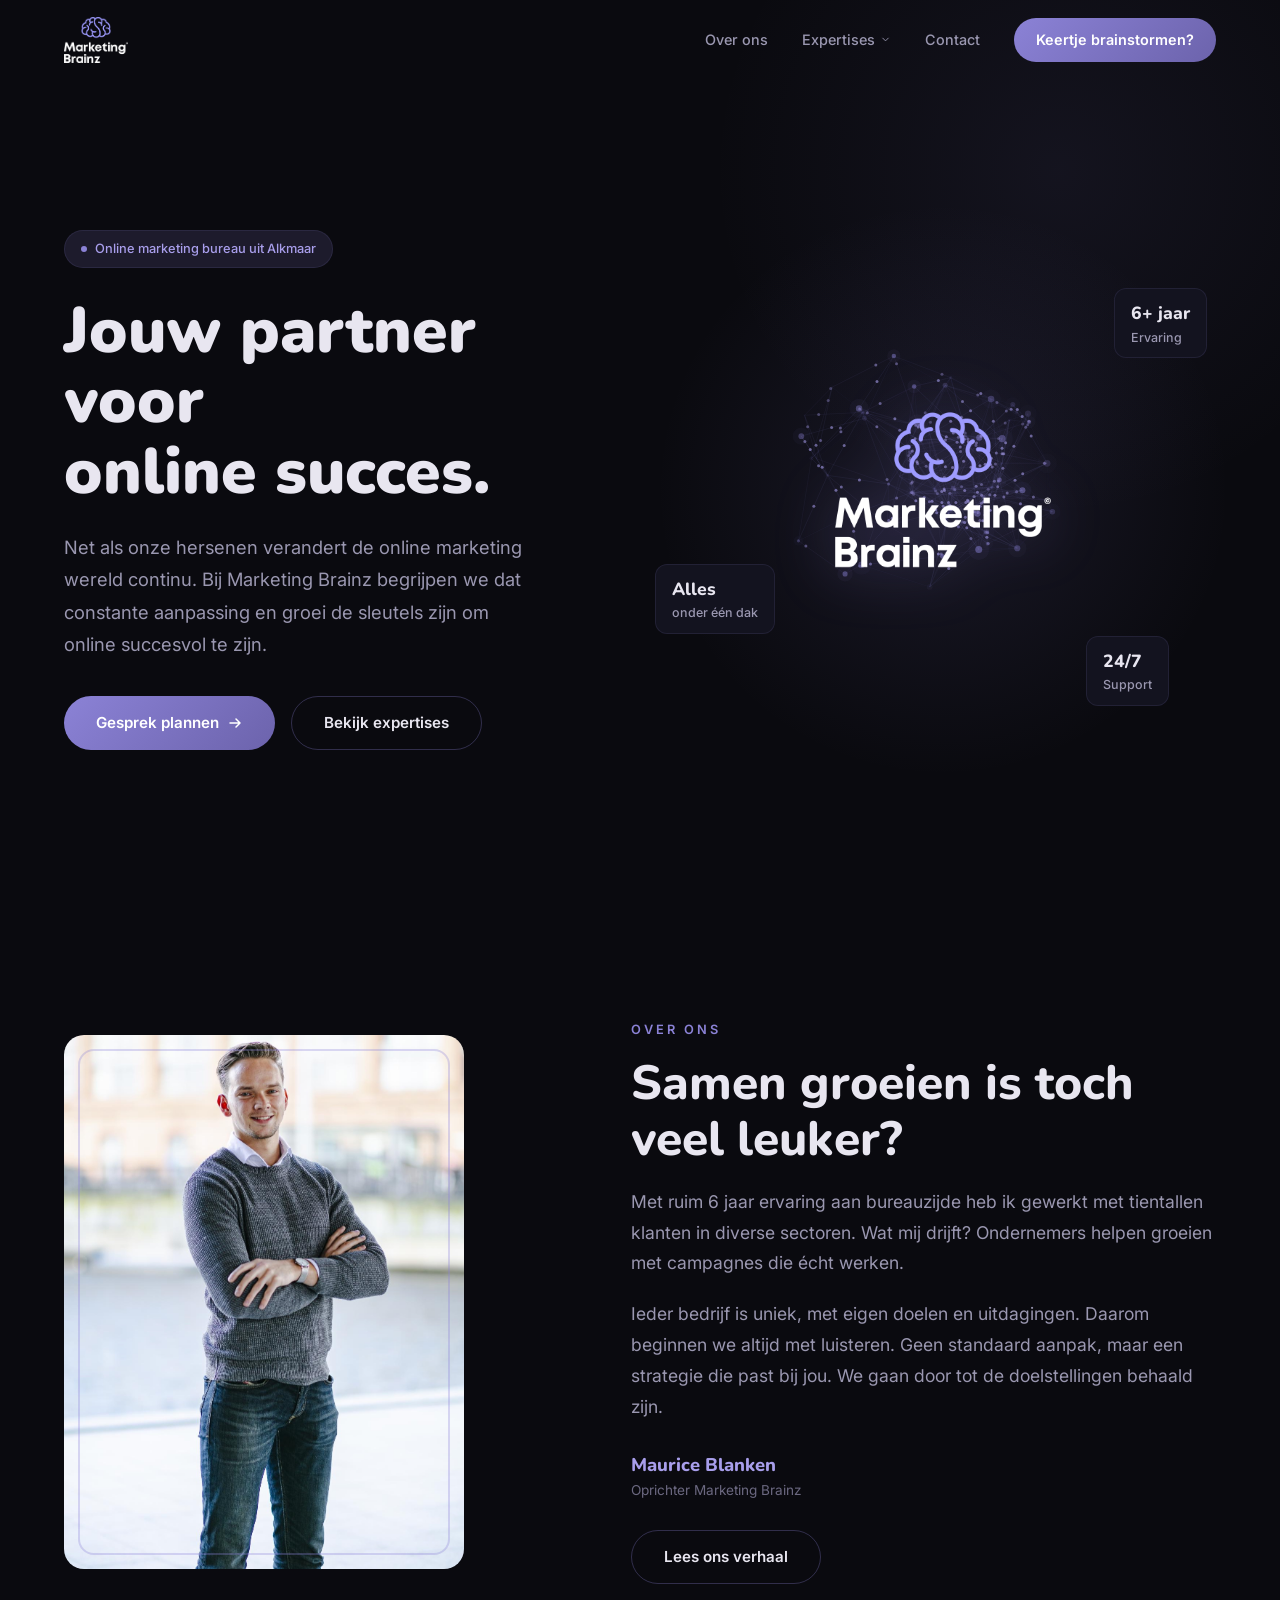
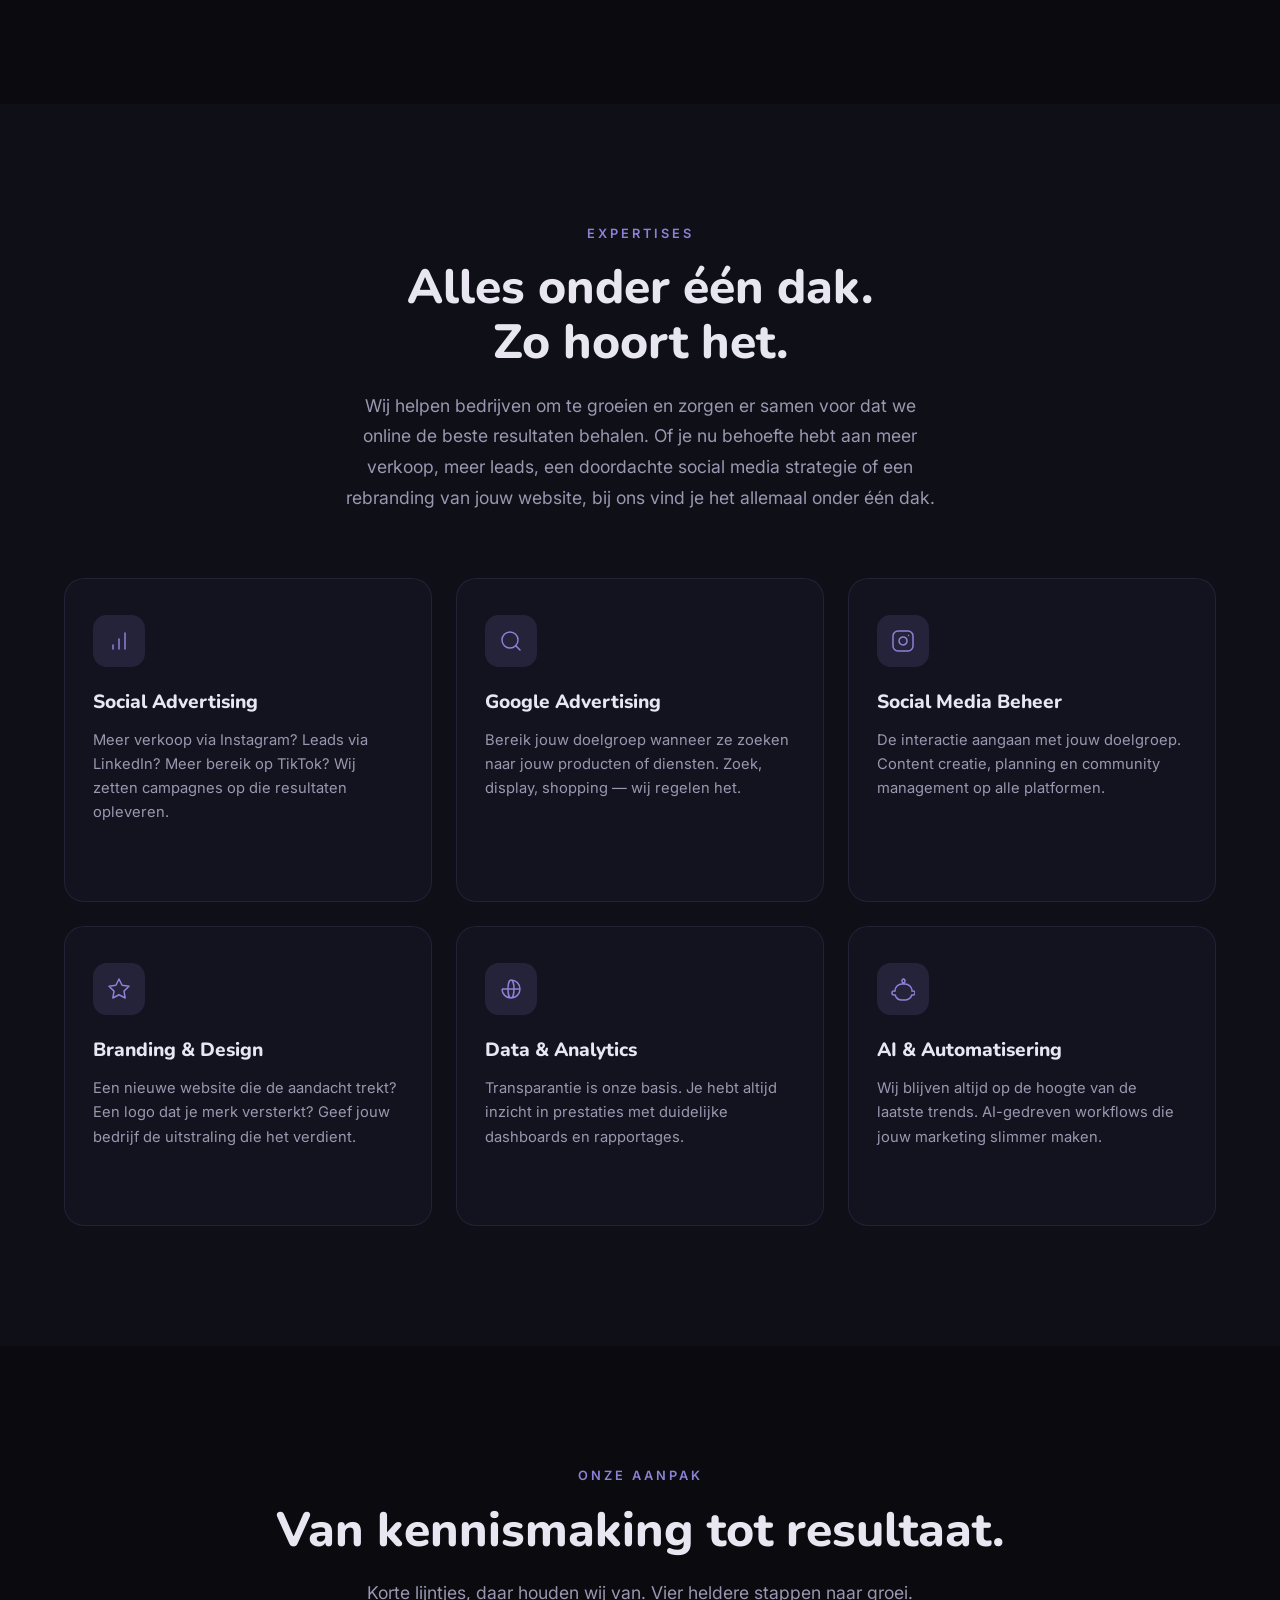
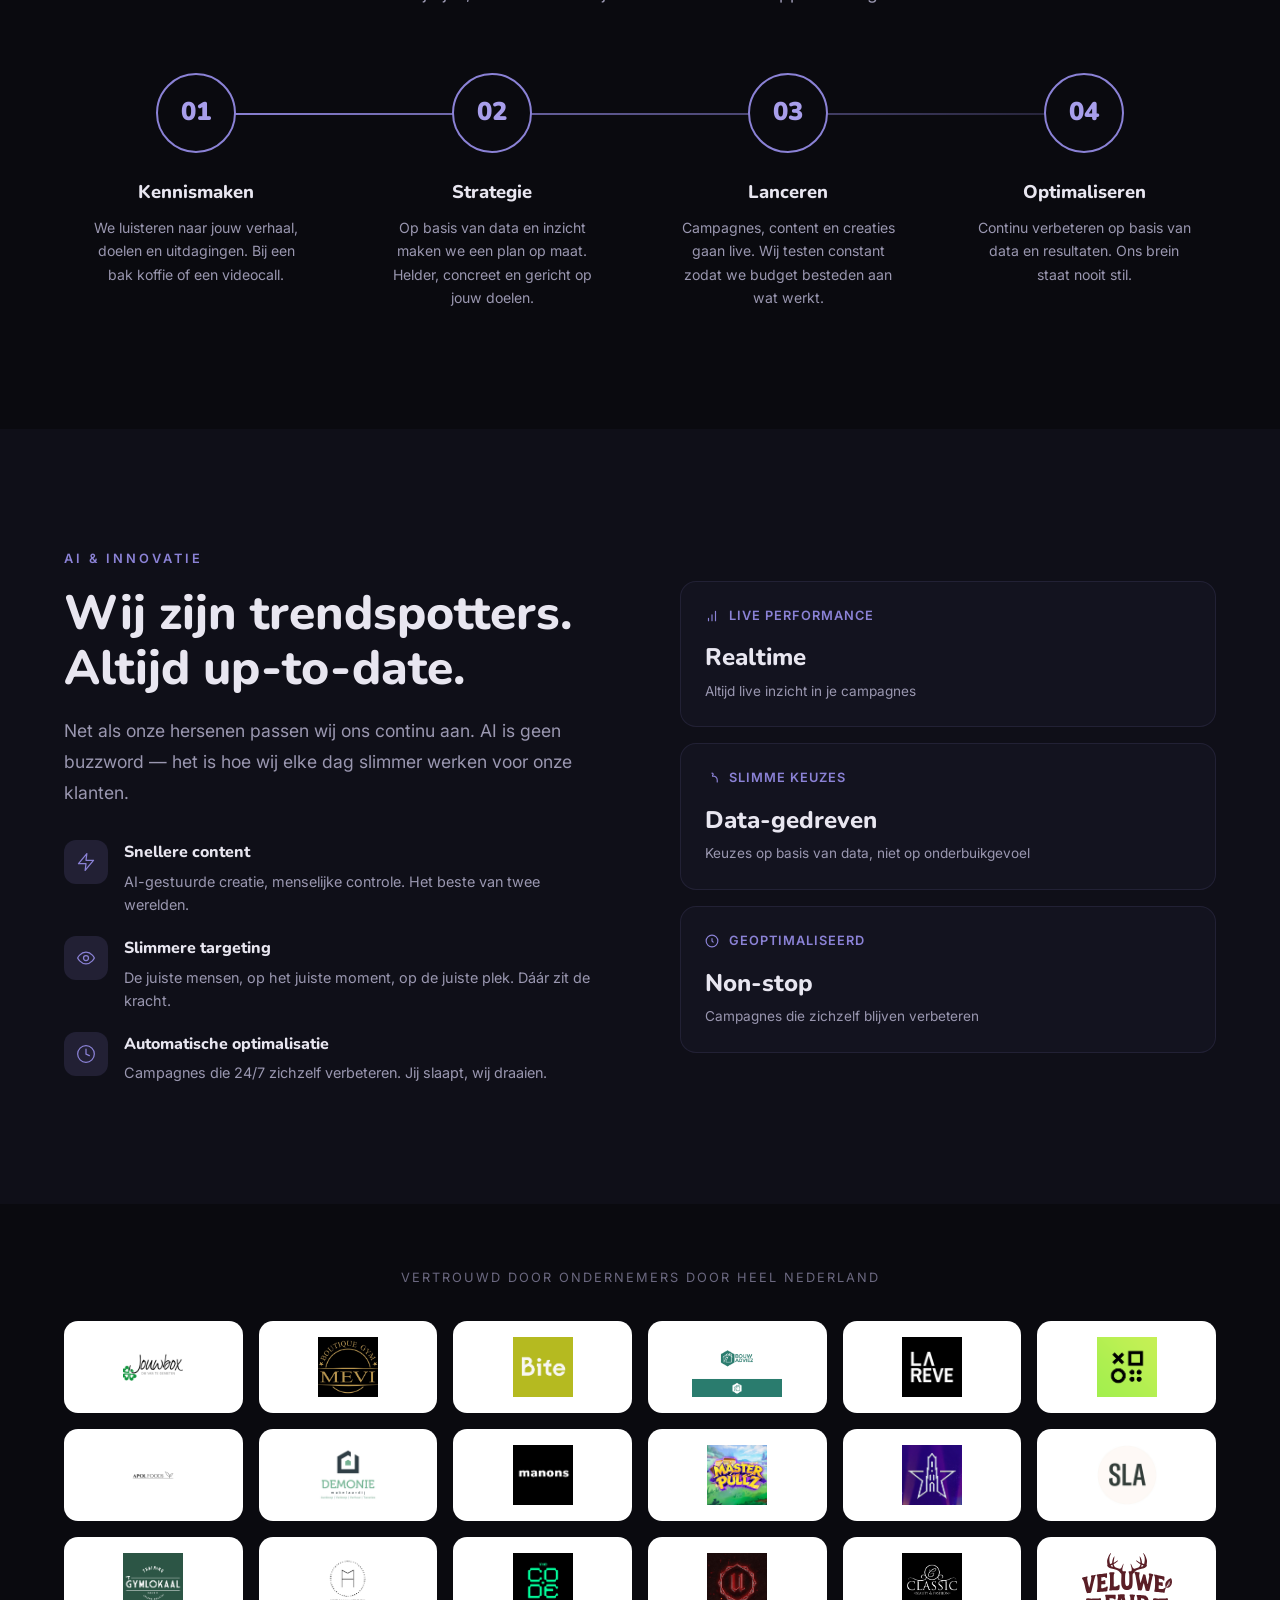
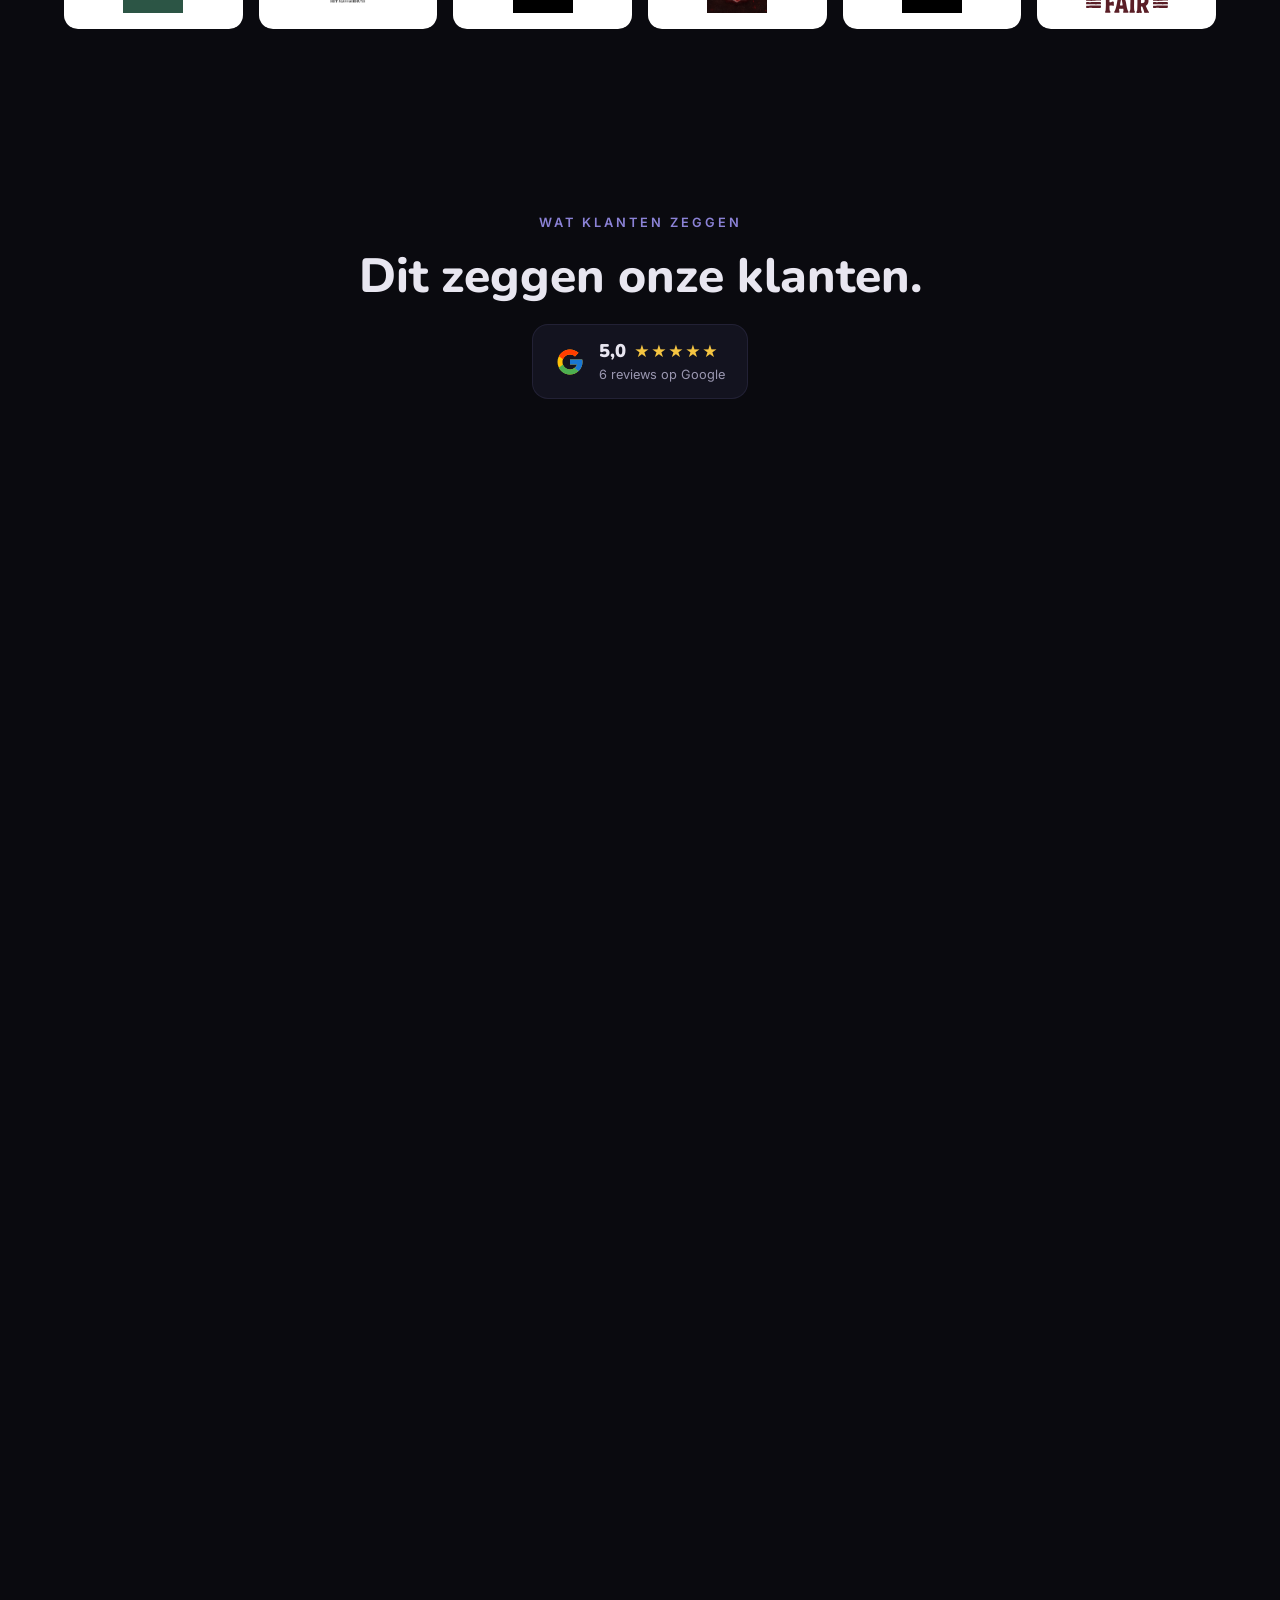
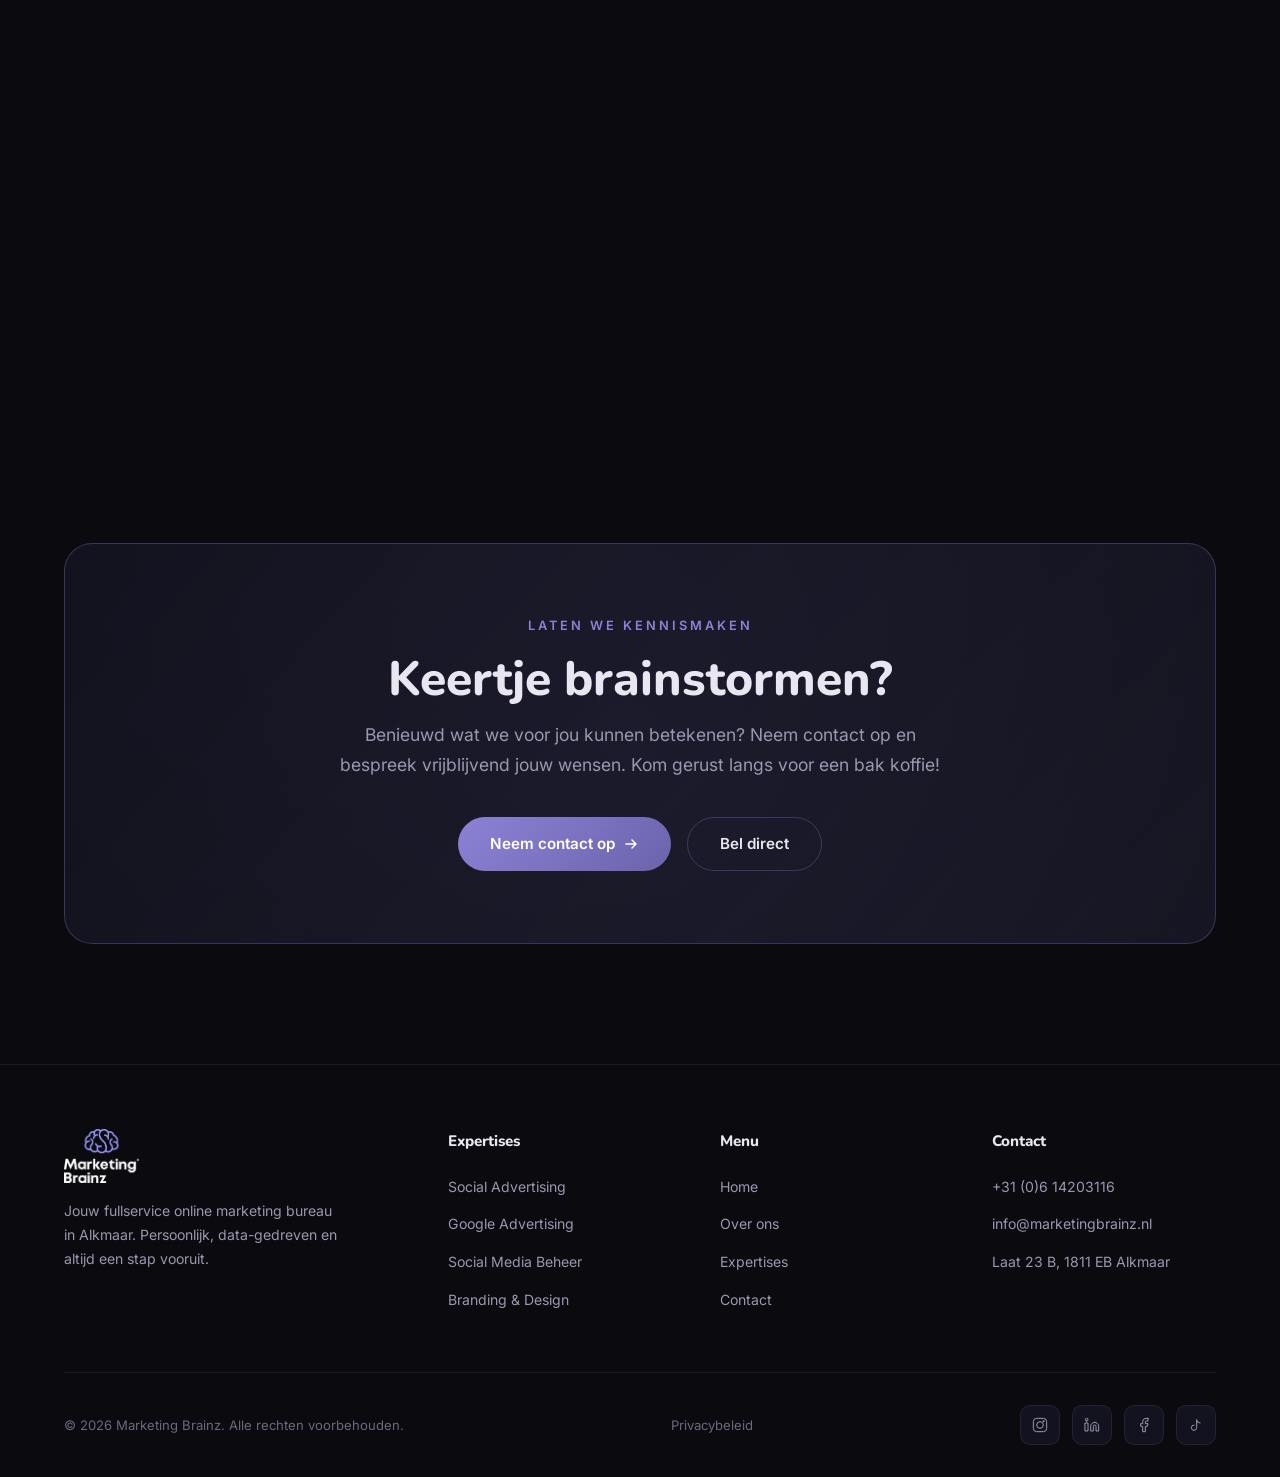
==== commit c6eb10b0: "Vierkante favicon van brein-logo voor Google zoekresultaten Co-Authored-By: Claude Fable 5 <noreply@" ====
--- a/index.html
+++ b/index.html
@@ -5,7 +5,10 @@
     <meta name="viewport" content="width=device-width, initial-scale=1.0">
     <title>Marketing Brainz | Online Marketing Bureau Alkmaar</title>
     <meta name="description" content="Marketing Brainz is jouw fullservice online marketing bureau uit Alkmaar. Social & Google advertising, social media beheer en branding. Persoonlijk, data-gedreven en alles onder één dak.">
-    <link rel="icon" type="image/png" href="logo.png">
+    <link rel="icon" href="/favicon.ico" sizes="48x48">
+    <link rel="icon" type="image/png" href="/assets/icons/favicon-96.png" sizes="96x96">
+    <link rel="icon" type="image/png" href="/assets/icons/favicon-192.png" sizes="192x192">
+    <link rel="apple-touch-icon" href="/assets/icons/apple-touch-icon.png">
     <link rel="preconnect" href="https://fonts.googleapis.com">
     <link rel="preconnect" href="https://fonts.gstatic.com" crossorigin>
     <link href="https://fonts.googleapis.com/css2?family=Nunito:wght@400;600;700;800;900&family=Inter:wght@300;400;500;600&display=swap" rel="stylesheet">
